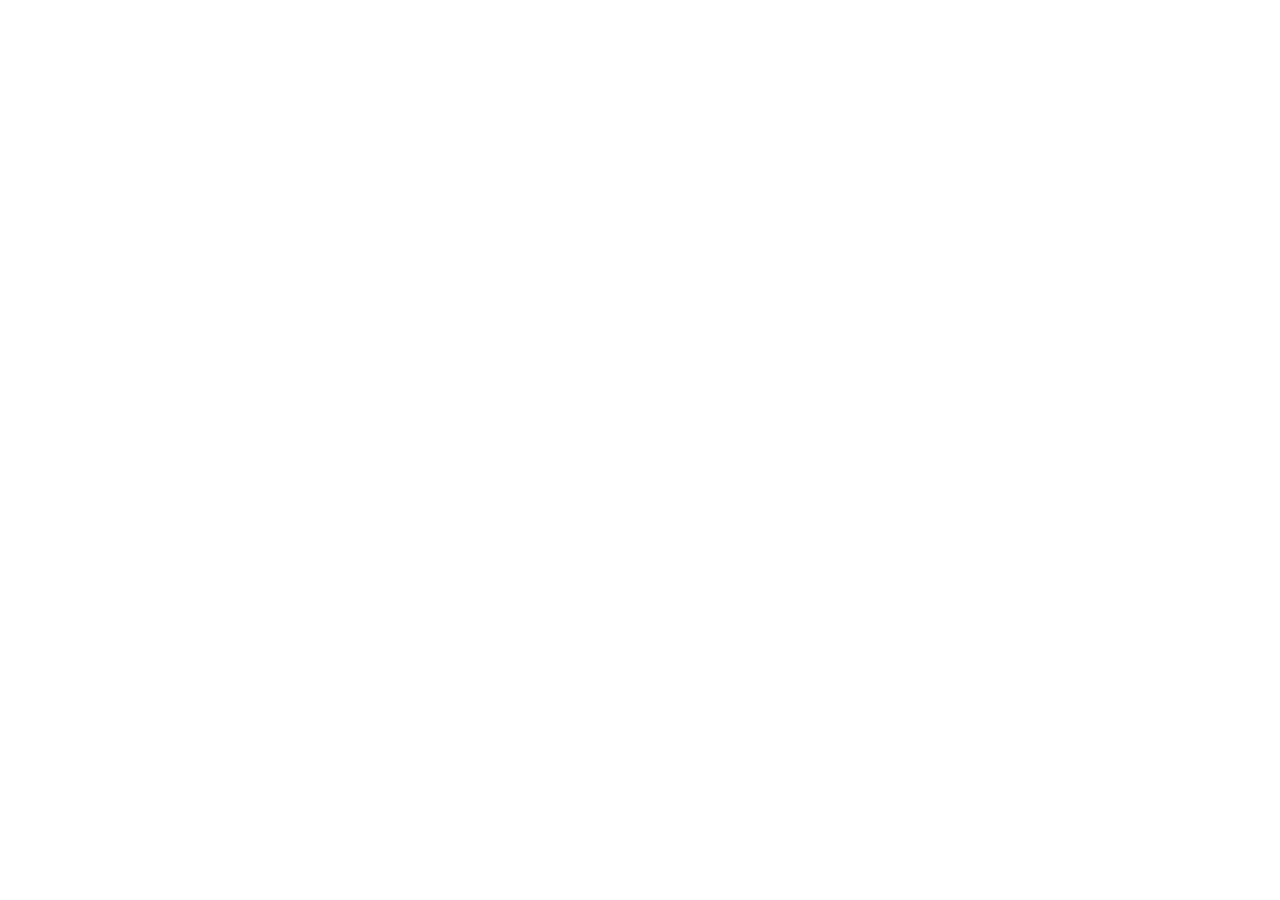
==== business.html @ 5b6b2953 "Add files via upload" ====
<!doctype html><html lang="ja"><head><meta charset="utf-8"><meta name="viewport" content="width=device-width,initial-scale=1,viewport-fit=cover"><meta name="theme-color" content="#ff6a22"><title>Shoku↔match 企業向け</title><link rel="stylesheet" href="style.css"></head><body><div id="app"></div><script src="script.js"></script><script>setTimeout(()=>employerLogin(),0)</script></body></html>
---- style.css ----
:root{--o:#ff6422;--o2:#ff8a18;--y:#ffd95a;--b:#57cde7;--ink:#2d2926;--cream:#fff9ed;--line:#f1dfc8;--shadow:0 18px 48px #c96d2826}*{box-sizing:border-box}body{margin:0;font-family:-apple-system,BlinkMacSystemFont,"Hiragino Kaku Gothic ProN","Yu Gothic",sans-serif;color:var(--ink);background:linear-gradient(135deg,#fff9ed,#fff3da 50%,#e9fbff);font-weight:600}.shell{min-height:100vh;max-width:1180px;margin:auto;position:relative;overflow:hidden}.mobile{max-width:520px;margin:auto;min-height:100vh;background:#fffdf8;position:relative;padding-bottom:88px}.blob:before,.blob:after{content:"";position:fixed;border-radius:50%;filter:blur(1px);z-index:0;pointer-events:none}.blob:before{width:180px;height:180px;background:#63d6ec55;right:-80px;top:80px}.blob:after{width:220px;height:220px;background:#ffd65a55;left:-100px;bottom:80px}.content{position:relative;z-index:1;padding:18px}.brand{font-size:30px;font-weight:1000;color:var(--o);letter-spacing:-1.5px}.spark{color:#ffb000}.hero{padding:28px 22px 18px;text-align:center}.hero h1,.title{font-size:30px;line-height:1.22;font-weight:1000;letter-spacing:-1px;margin:12px 0}.hero p,.muted{color:#766c63;line-height:1.75}.btn{border:0;border-radius:999px;padding:16px 22px;font-size:16px;font-weight:1000;cursor:pointer}.btn.primary{color:white;background:linear-gradient(135deg,var(--o),#ff9819);box-shadow:0 12px 26px #ff702f45}.btn.light{background:white;color:#554a43;border:2px solid #f1dfc8}.btn.blue{background:#e6faff;color:#1688a2}.row{display:flex;gap:10px}.row>*{flex:1}.card{background:#fff;border:1px solid #f6e3cc;border-radius:28px;box-shadow:var(--shadow);padding:18px;margin:12px 0}.choice{min-height:120px;text-align:left;background:white;border:2px solid #f0dfc9;border-radius:24px;padding:18px;font-size:16px;font-weight:900}.choice:hover{border-color:var(--o)}.progress{height:9px;background:#f7e4ce;border-radius:20px;overflow:hidden}.progress i{display:block;height:100%;background:linear-gradient(90deg,var(--o),var(--y));border-radius:20px}.animal{width:150px;height:150px;object-fit:contain;filter:drop-shadow(0 10px 12px #9a602033)}.tag{display:inline-block;padding:7px 11px;border-radius:999px;background:#fff1df;color:#e75818;font-size:12px;font-weight:1000;margin:3px}.tag.blue{background:#daf8ff;color:#1688a2}.label{display:inline-block;padding:6px 10px;border-radius:10px;background:var(--o);color:#fff;font-size:12px;font-weight:1000;transform:rotate(-2deg)}.label.sub{background:var(--b)}.job-card{padding:0;overflow:hidden;touch-action:pan-y}.job-photo{height:290px;background:linear-gradient(135deg,#5d3423,#e9a458);position:relative;display:flex;align-items:flex-end;padding:18px;color:#fff}.job-photo:after{content:"";position:absolute;inset:0;background:linear-gradient(transparent 35%,#1b0c056e)}.job-photo>*{z-index:1}.job-photo h2{font-size:25px;margin:8px 0}.job-body{padding:18px}.price{color:#f05a1a;font-size:24px;font-weight:1000}.swipe-actions{display:flex;gap:16px;justify-content:center;margin:18px}.round{width:88px;height:64px;border-radius:999px;border:2px solid #eee;background:white;font-weight:1000;font-size:14px}.round.like{background:linear-gradient(135deg,#ff6622,#ff9d16);color:white;border:0;box-shadow:0 10px 24px #ff6f3144}.topbar{display:flex;align-items:center;justify-content:space-between;padding:16px 18px;position:sticky;top:0;background:#fffdf8e8;backdrop-filter:blur(10px);z-index:20}.back{border:0;background:#fff;border-radius:50%;width:42px;height:42px;font-size:24px;box-shadow:0 5px 16px #00000012}.nav{position:fixed;bottom:0;left:50%;transform:translateX(-50%);width:min(520px,100%);height:76px;background:#fff;border-top:1px solid #eee;display:flex;z-index:30;padding-bottom:env(safe-area-inset-bottom)}.nav button{flex:1;border:0;background:white;font-size:11px;font-weight:900;color:#746a64}.nav button.on{color:var(--o)}.nav b{display:block;font-size:21px;margin-bottom:3px}.section-title{font-size:21px;font-weight:1000;margin:22px 0 10px}.input{width:100%;padding:15px;border:2px solid #f0e3d3;border-radius:16px;background:#fff;font-size:15px;margin:6px 0}.list-item{display:flex;gap:12px;align-items:center;padding:14px 0;border-bottom:1px solid #f2e8dd}.thumb{width:86px;height:72px;border-radius:16px;background:linear-gradient(135deg,#4d2d22,#e6a057)}.pill{padding:10px 13px;border-radius:14px;background:#fff4e7;margin:5px 0}.notice{padding:14px;border-radius:18px;background:#e7faff;border:1px solid #bceef7;color:#276a79}.gold{background:linear-gradient(135deg,#fff8d9,#fff0a5);border:2px solid #ffd85a}.tabs{display:flex;gap:7px;overflow:auto}.tabs button{white-space:nowrap;border:0;border-radius:999px;padding:10px 14px;font-weight:900}.tabs .on{background:var(--o);color:white}.desk{min-height:100vh;background:#f8f6f2;display:grid;grid-template-columns:245px 1fr}.side{background:#fff;padding:24px 18px;border-right:1px solid #eee}.side .brand{font-size:24px}.side button{width:100%;text-align:left;padding:13px;border:0;border-radius:13px;background:white;font-weight:900;margin:3px 0}.side button.on{background:#fff0e3;color:var(--o)}.main{padding:28px}.grid{display:grid;grid-template-columns:repeat(3,1fr);gap:16px}.metric{background:white;border-radius:20px;padding:20px;border:1px solid #eee}.metric b{font-size:28px;color:var(--o)}table{width:100%;border-collapse:collapse;background:white;border-radius:18px;overflow:hidden}th,td{padding:14px;border-bottom:1px solid #eee;text-align:left}th{background:#fff8ef}.desk .card{box-shadow:none}.badge{background:#fff1df;color:#d9571d;border-radius:999px;padding:5px 9px;font-size:12px}.toast{position:fixed;top:18px;left:50%;transform:translateX(-50%);background:#2f2926;color:white;padding:12px 18px;border-radius:999px;z-index:100;font-size:13px}.detail-hero{height:260px;border-radius:0 0 30px 30px;background:linear-gradient(135deg,#5b3222,#e2a158);position:relative}.detail-hero .back{position:absolute;top:18px;left:18px}.sticky-actions{position:fixed;bottom:76px;left:50%;transform:translateX(-50%);width:min(520px,100%);padding:10px 16px;background:#fffdf8ee;display:flex;gap:10px;z-index:25}.steps{display:flex;gap:6px}.steps i{height:8px;flex:1;border-radius:9px;background:#eee}.steps i.on{background:var(--o)}@media(max-width:760px){.desk{grid-template-columns:1fr}.side{display:none}.main{padding:16px}.grid{grid-template-columns:1fr}.desk-mobile-head{display:block}}@media(min-width:761px){.desk-mobile-head{display:none}}
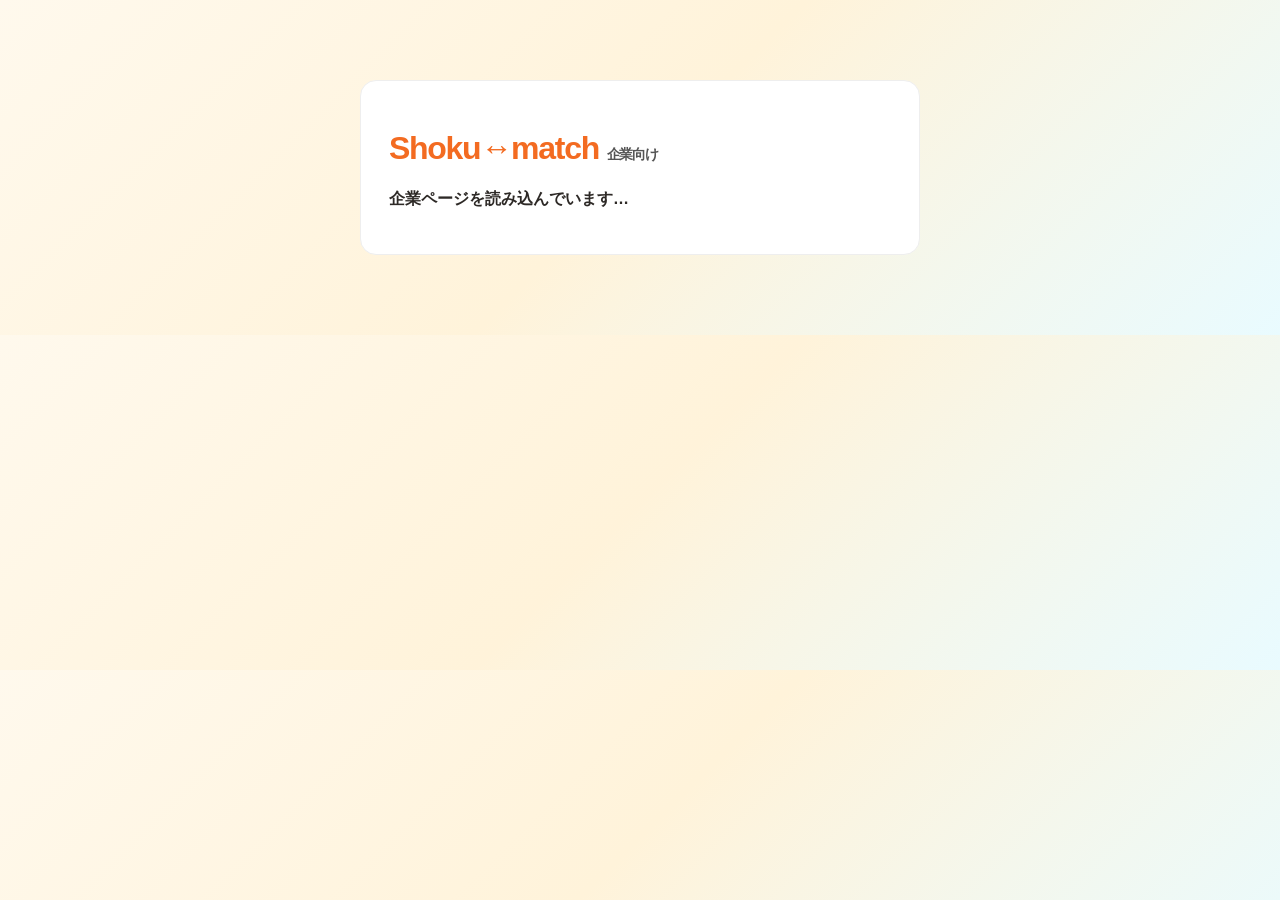
==== commit 77cedd5f: "Add files via upload" ====
--- a/business.html
+++ b/business.html
@@ -1 +1,14 @@
-<!doctype html><html lang="ja"><head><meta charset="utf-8"><meta name="viewport" content="width=device-width,initial-scale=1,viewport-fit=cover"><meta name="theme-color" content="#ff6a22"><title>Shoku↔match 企業向け</title><link rel="stylesheet" href="style.css"></head><body><div id="app"></div><script src="script.js"></script><script>setTimeout(()=>employerLogin(),0)</script></body></html>+<!doctype html>
+<html lang="ja">
+<head>
+<meta charset="utf-8">
+<meta name="viewport" content="width=device-width,initial-scale=1,viewport-fit=cover">
+<meta name="theme-color" content="#f36b21">
+<title>Shoku↔match 企業向け</title>
+<link rel="stylesheet" href="style.css?v=20260924-2">
+</head>
+<body data-site="business">
+<div id="app"><main style="max-width:560px;margin:80px auto;padding:28px;background:#fff;border:1px solid #eee;border-radius:16px"><h1 style="color:#f36b21">Shoku↔match <small style="font-size:14px;color:#555">企業向け</small></h1><p>企業ページを読み込んでいます…</p></main></div>
+<script src="script.js?v=20260924-2"></script>
+</body>
+</html>
--- a/style.css
+++ b/style.css
@@ -1,2 +1,8 @@
 
 :root{--o:#ff6422;--o2:#ff8a18;--y:#ffd95a;--b:#57cde7;--ink:#2d2926;--cream:#fff9ed;--line:#f1dfc8;--shadow:0 18px 48px #c96d2826}*{box-sizing:border-box}body{margin:0;font-family:-apple-system,BlinkMacSystemFont,"Hiragino Kaku Gothic ProN","Yu Gothic",sans-serif;color:var(--ink);background:linear-gradient(135deg,#fff9ed,#fff3da 50%,#e9fbff);font-weight:600}.shell{min-height:100vh;max-width:1180px;margin:auto;position:relative;overflow:hidden}.mobile{max-width:520px;margin:auto;min-height:100vh;background:#fffdf8;position:relative;padding-bottom:88px}.blob:before,.blob:after{content:"";position:fixed;border-radius:50%;filter:blur(1px);z-index:0;pointer-events:none}.blob:before{width:180px;height:180px;background:#63d6ec55;right:-80px;top:80px}.blob:after{width:220px;height:220px;background:#ffd65a55;left:-100px;bottom:80px}.content{position:relative;z-index:1;padding:18px}.brand{font-size:30px;font-weight:1000;color:var(--o);letter-spacing:-1.5px}.spark{color:#ffb000}.hero{padding:28px 22px 18px;text-align:center}.hero h1,.title{font-size:30px;line-height:1.22;font-weight:1000;letter-spacing:-1px;margin:12px 0}.hero p,.muted{color:#766c63;line-height:1.75}.btn{border:0;border-radius:999px;padding:16px 22px;font-size:16px;font-weight:1000;cursor:pointer}.btn.primary{color:white;background:linear-gradient(135deg,var(--o),#ff9819);box-shadow:0 12px 26px #ff702f45}.btn.light{background:white;color:#554a43;border:2px solid #f1dfc8}.btn.blue{background:#e6faff;color:#1688a2}.row{display:flex;gap:10px}.row>*{flex:1}.card{background:#fff;border:1px solid #f6e3cc;border-radius:28px;box-shadow:var(--shadow);padding:18px;margin:12px 0}.choice{min-height:120px;text-align:left;background:white;border:2px solid #f0dfc9;border-radius:24px;padding:18px;font-size:16px;font-weight:900}.choice:hover{border-color:var(--o)}.progress{height:9px;background:#f7e4ce;border-radius:20px;overflow:hidden}.progress i{display:block;height:100%;background:linear-gradient(90deg,var(--o),var(--y));border-radius:20px}.animal{width:150px;height:150px;object-fit:contain;filter:drop-shadow(0 10px 12px #9a602033)}.tag{display:inline-block;padding:7px 11px;border-radius:999px;background:#fff1df;color:#e75818;font-size:12px;font-weight:1000;margin:3px}.tag.blue{background:#daf8ff;color:#1688a2}.label{display:inline-block;padding:6px 10px;border-radius:10px;background:var(--o);color:#fff;font-size:12px;font-weight:1000;transform:rotate(-2deg)}.label.sub{background:var(--b)}.job-card{padding:0;overflow:hidden;touch-action:pan-y}.job-photo{height:290px;background:linear-gradient(135deg,#5d3423,#e9a458);position:relative;display:flex;align-items:flex-end;padding:18px;color:#fff}.job-photo:after{content:"";position:absolute;inset:0;background:linear-gradient(transparent 35%,#1b0c056e)}.job-photo>*{z-index:1}.job-photo h2{font-size:25px;margin:8px 0}.job-body{padding:18px}.price{color:#f05a1a;font-size:24px;font-weight:1000}.swipe-actions{display:flex;gap:16px;justify-content:center;margin:18px}.round{width:88px;height:64px;border-radius:999px;border:2px solid #eee;background:white;font-weight:1000;font-size:14px}.round.like{background:linear-gradient(135deg,#ff6622,#ff9d16);color:white;border:0;box-shadow:0 10px 24px #ff6f3144}.topbar{display:flex;align-items:center;justify-content:space-between;padding:16px 18px;position:sticky;top:0;background:#fffdf8e8;backdrop-filter:blur(10px);z-index:20}.back{border:0;background:#fff;border-radius:50%;width:42px;height:42px;font-size:24px;box-shadow:0 5px 16px #00000012}.nav{position:fixed;bottom:0;left:50%;transform:translateX(-50%);width:min(520px,100%);height:76px;background:#fff;border-top:1px solid #eee;display:flex;z-index:30;padding-bottom:env(safe-area-inset-bottom)}.nav button{flex:1;border:0;background:white;font-size:11px;font-weight:900;color:#746a64}.nav button.on{color:var(--o)}.nav b{display:block;font-size:21px;margin-bottom:3px}.section-title{font-size:21px;font-weight:1000;margin:22px 0 10px}.input{width:100%;padding:15px;border:2px solid #f0e3d3;border-radius:16px;background:#fff;font-size:15px;margin:6px 0}.list-item{display:flex;gap:12px;align-items:center;padding:14px 0;border-bottom:1px solid #f2e8dd}.thumb{width:86px;height:72px;border-radius:16px;background:linear-gradient(135deg,#4d2d22,#e6a057)}.pill{padding:10px 13px;border-radius:14px;background:#fff4e7;margin:5px 0}.notice{padding:14px;border-radius:18px;background:#e7faff;border:1px solid #bceef7;color:#276a79}.gold{background:linear-gradient(135deg,#fff8d9,#fff0a5);border:2px solid #ffd85a}.tabs{display:flex;gap:7px;overflow:auto}.tabs button{white-space:nowrap;border:0;border-radius:999px;padding:10px 14px;font-weight:900}.tabs .on{background:var(--o);color:white}.desk{min-height:100vh;background:#f8f6f2;display:grid;grid-template-columns:245px 1fr}.side{background:#fff;padding:24px 18px;border-right:1px solid #eee}.side .brand{font-size:24px}.side button{width:100%;text-align:left;padding:13px;border:0;border-radius:13px;background:white;font-weight:900;margin:3px 0}.side button.on{background:#fff0e3;color:var(--o)}.main{padding:28px}.grid{display:grid;grid-template-columns:repeat(3,1fr);gap:16px}.metric{background:white;border-radius:20px;padding:20px;border:1px solid #eee}.metric b{font-size:28px;color:var(--o)}table{width:100%;border-collapse:collapse;background:white;border-radius:18px;overflow:hidden}th,td{padding:14px;border-bottom:1px solid #eee;text-align:left}th{background:#fff8ef}.desk .card{box-shadow:none}.badge{background:#fff1df;color:#d9571d;border-radius:999px;padding:5px 9px;font-size:12px}.toast{position:fixed;top:18px;left:50%;transform:translateX(-50%);background:#2f2926;color:white;padding:12px 18px;border-radius:999px;z-index:100;font-size:13px}.detail-hero{height:260px;border-radius:0 0 30px 30px;background:linear-gradient(135deg,#5b3222,#e2a158);position:relative}.detail-hero .back{position:absolute;top:18px;left:18px}.sticky-actions{position:fixed;bottom:76px;left:50%;transform:translateX(-50%);width:min(520px,100%);padding:10px 16px;background:#fffdf8ee;display:flex;gap:10px;z-index:25}.steps{display:flex;gap:6px}.steps i{height:8px;flex:1;border-radius:9px;background:#eee}.steps i.on{background:var(--o)}@media(max-width:760px){.desk{grid-template-columns:1fr}.side{display:none}.main{padding:16px}.grid{grid-template-columns:1fr}.desk-mobile-head{display:block}}@media(min-width:761px){.desk-mobile-head{display:none}}
+/* Release visual polish */
+.landing-hero{padding-top:46px;min-height:calc(100vh - 36px);display:flex;flex-direction:column;justify-content:center}.sparkfield{font-size:22px;color:#ffb800;letter-spacing:8px;animation:twinkle 1.8s ease-in-out infinite}.logo-pop{font-size:38px;text-shadow:0 3px 0 #fff,0 8px 24px #ff7b2940}.kicker{display:inline-block!important;align-self:center;background:#e1f9ff;color:#14859e!important;padding:7px 13px;border-radius:999px;font-size:12px;font-weight:1000;margin:8px auto!important}.landing-hero h1{font-size:34px;margin-top:12px}.gradient-text{background:linear-gradient(90deg,#ff5d22,#ff9b16);-webkit-background-clip:text;color:transparent}.hero-copy{font-size:14px;max-width:390px;margin:4px auto 10px}.animal-parade{display:flex;justify-content:center;align-items:end;gap:0;margin:20px -8px 25px}.animal-parade img{width:54px;height:54px;object-fit:contain;filter:drop-shadow(0 7px 8px #8c4a1d20);transform:translateY(calc((var(--i) % 2) * 7px));animation:floaty 3s ease-in-out infinite;animation-delay:calc(var(--i) * -.16s)}.hero-cta{width:100%;font-size:17px;padding:18px}.login-cta{width:100%;margin-top:12px;background:#fff;color:#ef5c1e;border:2px solid #ff7a35;box-shadow:0 8px 22px #ff7b2918}.micro{font-size:11px!important;margin:10px 0!important}.mini-feature{display:flex;justify-content:center;gap:8px;flex-wrap:wrap;margin-top:10px}.mini-feature span{background:#fff;border:1px solid #f6ddc5;padding:8px 11px;border-radius:999px;font-size:11px;font-weight:1000}.job-card{transition:transform .22s ease,opacity .22s ease}.fly-right{transform:translateX(130%) rotate(18deg)!important;opacity:0}.fly-left{transform:translateX(-130%) rotate(-18deg)!important;opacity:0}.job-photo:before{content:'✦';position:absolute;right:18px;top:18px;color:#ffe36e;font-size:28px;z-index:2;text-shadow:0 0 12px #fff}.title,.section-title,h1,h2,h3{letter-spacing:-.04em}.nav button.on b{filter:drop-shadow(0 3px 6px #ff6b2240)}
+@keyframes twinkle{50%{opacity:.45;transform:scale(.96)}}@keyframes floaty{50%{transform:translateY(calc((var(--i) % 2) * 7px - 5px))}}
+
+/* Employer-only entry: intentionally simple, no sparkles or playful decorations */
+.biz-entry{min-height:100vh;background:#f7f7f7;display:grid;place-items:center;padding:28px 18px}.biz-entry-card{width:min(520px,100%);background:#fff;border:1px solid #e8e8e8;border-radius:18px;padding:34px;box-shadow:0 12px 34px #0000000b}.biz-entry-card.wide{width:min(620px,100%)}.biz-brand{font-size:27px;font-weight:1000;color:#f26422;margin-bottom:36px}.biz-brand span{font-size:13px;color:#6d6d6d;background:#f5f5f5;padding:6px 9px;border-radius:6px;margin-left:7px;vertical-align:middle}.biz-entry h1{font-size:28px;line-height:1.4;margin:0 0 12px}.biz-lead{color:#707070;line-height:1.8;margin:0 0 28px}.biz-primary{display:block;width:100%;border-radius:10px!important;background:#f26422!important;color:#fff!important;box-shadow:none!important;margin-top:12px}.biz-secondary{display:block;width:100%;border-radius:10px!important;background:#fff!important;color:#e75c1d!important;border:1.5px solid #f26422!important;box-shadow:none!important;margin-top:12px}.biz-note{font-size:12px;color:#8a8a8a;text-align:center;margin-top:20px}.biz-back{border:0;background:transparent;color:#666;font-weight:800;padding:0;margin:0 0 22px;cursor:pointer}.biz-switch{text-align:center;color:#777;font-size:13px;margin-top:20px}.biz-switch button{border:0;background:transparent;color:#e75c1d;font-weight:900;cursor:pointer}.biz-step{display:inline-block;color:#e75c1d;background:#fff1e9;border-radius:6px;padding:6px 9px;font-size:12px;font-weight:900;margin-bottom:16px}.desk{background:#f6f7f8}.desk .side{box-shadow:none}.desk .brand{color:#ef6425;text-shadow:none}.desk .main .card,.desk .metric{border-radius:14px;border-color:#e8e8e8}.desk .btn.primary{background:#f26422;box-shadow:none;border-radius:9px}.desk .tag,.desk .badge{border-radius:6px}.desk h1,.desk h2,.desk h3{letter-spacing:-.025em}
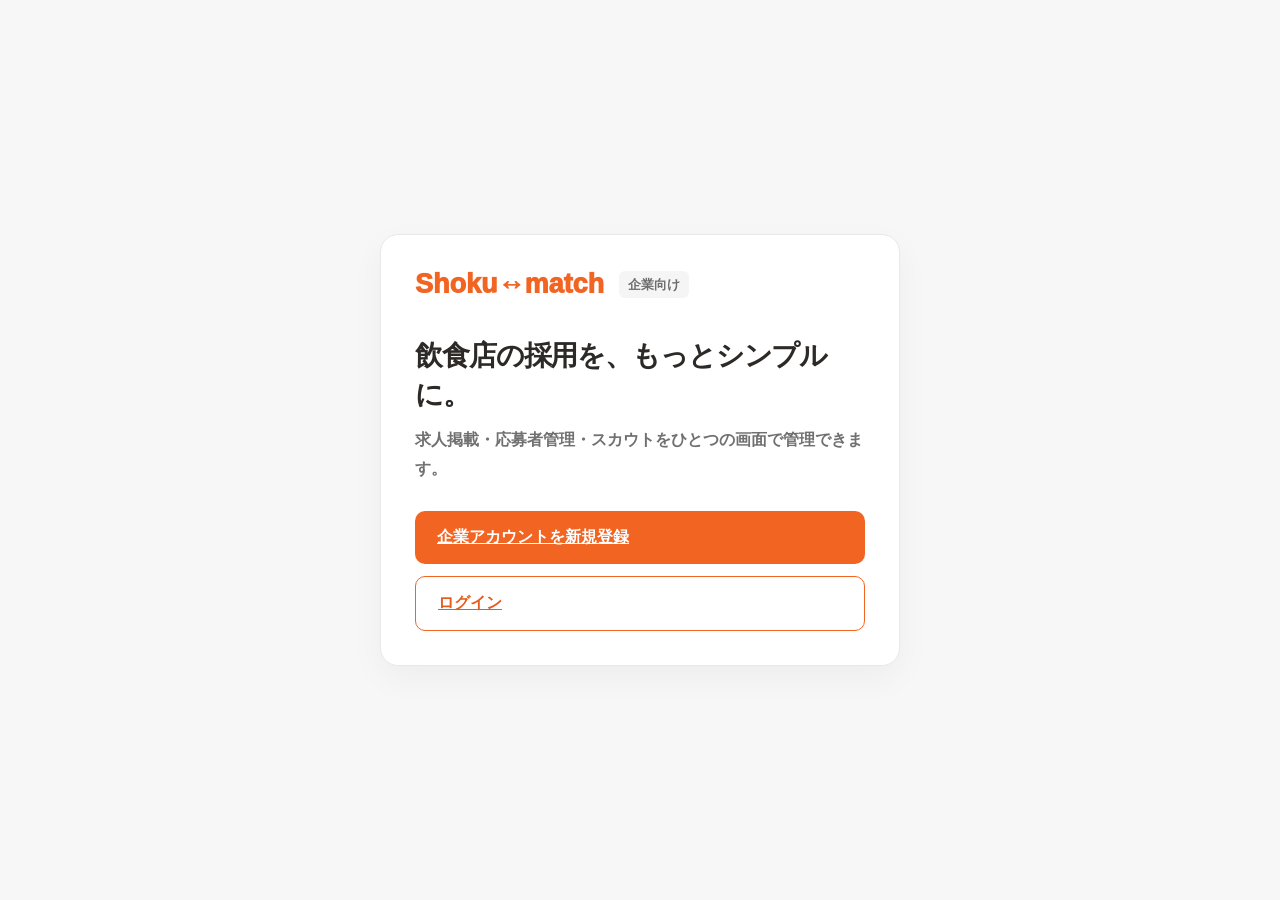
==== commit 7656ef94: "Add files via upload" ====
--- a/business.html
+++ b/business.html
@@ -1,14 +1,65 @@
 <!doctype html>
-<html lang="ja">
-<head>
-<meta charset="utf-8">
-<meta name="viewport" content="width=device-width,initial-scale=1,viewport-fit=cover">
-<meta name="theme-color" content="#f36b21">
-<title>Shoku↔match 企業向け</title>
-<link rel="stylesheet" href="style.css?v=20260924-2">
-</head>
-<body data-site="business">
-<div id="app"><main style="max-width:560px;margin:80px auto;padding:28px;background:#fff;border:1px solid #eee;border-radius:16px"><h1 style="color:#f36b21">Shoku↔match <small style="font-size:14px;color:#555">企業向け</small></h1><p>企業ページを読み込んでいます…</p></main></div>
-<script src="script.js?v=20260924-2"></script>
-</body>
-</html>
+<html lang="ja"><head><meta charset="utf-8"><meta name="viewport" content="width=device-width,initial-scale=1,viewport-fit=cover"><meta name="theme-color" content="#ff6a22"><title>Shoku↔match｜企業向け</title><style>
+:root{--o:#ff6422;--o2:#ff8a18;--y:#ffd95a;--b:#57cde7;--ink:#2d2926;--cream:#fff9ed;--line:#f1dfc8;--shadow:0 18px 48px #c96d2826}*{box-sizing:border-box}body{margin:0;font-family:-apple-system,BlinkMacSystemFont,"Hiragino Kaku Gothic ProN","Yu Gothic",sans-serif;color:var(--ink);background:linear-gradient(135deg,#fff9ed,#fff3da 50%,#e9fbff);font-weight:600}.shell{min-height:100vh;max-width:1180px;margin:auto;position:relative;overflow:hidden}.mobile{max-width:520px;margin:auto;min-height:100vh;background:#fffdf8;position:relative;padding-bottom:88px}.blob:before,.blob:after{content:"";position:fixed;border-radius:50%;filter:blur(1px);z-index:0;pointer-events:none}.blob:before{width:180px;height:180px;background:#63d6ec55;right:-80px;top:80px}.blob:after{width:220px;height:220px;background:#ffd65a55;left:-100px;bottom:80px}.content{position:relative;z-index:1;padding:18px}.brand{font-size:30px;font-weight:1000;color:var(--o);letter-spacing:-1.5px}.spark{color:#ffb000}.hero{padding:28px 22px 18px;text-align:center}.hero h1,.title{font-size:30px;line-height:1.22;font-weight:1000;letter-spacing:-1px;margin:12px 0}.hero p,.muted{color:#766c63;line-height:1.75}.btn{border:0;border-radius:999px;padding:16px 22px;font-size:16px;font-weight:1000;cursor:pointer}.btn.primary{color:white;background:linear-gradient(135deg,var(--o),#ff9819);box-shadow:0 12px 26px #ff702f45}.btn.light{background:white;color:#554a43;border:2px solid #f1dfc8}.btn.blue{background:#e6faff;color:#1688a2}.row{display:flex;gap:10px}.row>*{flex:1}.card{background:#fff;border:1px solid #f6e3cc;border-radius:28px;box-shadow:var(--shadow);padding:18px;margin:12px 0}.choice{min-height:120px;text-align:left;background:white;border:2px solid #f0dfc9;border-radius:24px;padding:18px;font-size:16px;font-weight:900}.choice:hover{border-color:var(--o)}.progress{height:9px;background:#f7e4ce;border-radius:20px;overflow:hidden}.progress i{display:block;height:100%;background:linear-gradient(90deg,var(--o),var(--y));border-radius:20px}.animal{width:150px;height:150px;object-fit:contain;filter:drop-shadow(0 10px 12px #9a602033)}.tag{display:inline-block;padding:7px 11px;border-radius:999px;background:#fff1df;color:#e75818;font-size:12px;font-weight:1000;margin:3px}.tag.blue{background:#daf8ff;color:#1688a2}.label{display:inline-block;padding:6px 10px;border-radius:10px;background:var(--o);color:#fff;font-size:12px;font-weight:1000;transform:rotate(-2deg)}.label.sub{background:var(--b)}.job-card{padding:0;overflow:hidden;touch-action:pan-y}.job-photo{height:290px;background:linear-gradient(135deg,#5d3423,#e9a458);position:relative;display:flex;align-items:flex-end;padding:18px;color:#fff}.job-photo:after{content:"";position:absolute;inset:0;background:linear-gradient(transparent 35%,#1b0c056e)}.job-photo>*{z-index:1}.job-photo h2{font-size:25px;margin:8px 0}.job-body{padding:18px}.price{color:#f05a1a;font-size:24px;font-weight:1000}.swipe-actions{display:flex;gap:16px;justify-content:center;margin:18px}.round{width:88px;height:64px;border-radius:999px;border:2px solid #eee;background:white;font-weight:1000;font-size:14px}.round.like{background:linear-gradient(135deg,#ff6622,#ff9d16);color:white;border:0;box-shadow:0 10px 24px #ff6f3144}.topbar{display:flex;align-items:center;justify-content:space-between;padding:16px 18px;position:sticky;top:0;background:#fffdf8e8;backdrop-filter:blur(10px);z-index:20}.back{border:0;background:#fff;border-radius:50%;width:42px;height:42px;font-size:24px;box-shadow:0 5px 16px #00000012}.nav{position:fixed;bottom:0;left:50%;transform:translateX(-50%);width:min(520px,100%);height:76px;background:#fff;border-top:1px solid #eee;display:flex;z-index:30;padding-bottom:env(safe-area-inset-bottom)}.nav button{flex:1;border:0;background:white;font-size:11px;font-weight:900;color:#746a64}.nav button.on{color:var(--o)}.nav b{display:block;font-size:21px;margin-bottom:3px}.section-title{font-size:21px;font-weight:1000;margin:22px 0 10px}.input{width:100%;padding:15px;border:2px solid #f0e3d3;border-radius:16px;background:#fff;font-size:15px;margin:6px 0}.list-item{display:flex;gap:12px;align-items:center;padding:14px 0;border-bottom:1px solid #f2e8dd}.thumb{width:86px;height:72px;border-radius:16px;background:linear-gradient(135deg,#4d2d22,#e6a057)}.pill{padding:10px 13px;border-radius:14px;background:#fff4e7;margin:5px 0}.notice{padding:14px;border-radius:18px;background:#e7faff;border:1px solid #bceef7;color:#276a79}.gold{background:linear-gradient(135deg,#fff8d9,#fff0a5);border:2px solid #ffd85a}.tabs{display:flex;gap:7px;overflow:auto}.tabs button{white-space:nowrap;border:0;border-radius:999px;padding:10px 14px;font-weight:900}.tabs .on{background:var(--o);color:white}.desk{min-height:100vh;background:#f8f6f2;display:grid;grid-template-columns:245px 1fr}.side{background:#fff;padding:24px 18px;border-right:1px solid #eee}.side .brand{font-size:24px}.side button{width:100%;text-align:left;padding:13px;border:0;border-radius:13px;background:white;font-weight:900;margin:3px 0}.side button.on{background:#fff0e3;color:var(--o)}.main{padding:28px}.grid{display:grid;grid-template-columns:repeat(3,1fr);gap:16px}.metric{background:white;border-radius:20px;padding:20px;border:1px solid #eee}.metric b{font-size:28px;color:var(--o)}table{width:100%;border-collapse:collapse;background:white;border-radius:18px;overflow:hidden}th,td{padding:14px;border-bottom:1px solid #eee;text-align:left}th{background:#fff8ef}.desk .card{box-shadow:none}.badge{background:#fff1df;color:#d9571d;border-radius:999px;padding:5px 9px;font-size:12px}.toast{position:fixed;top:18px;left:50%;transform:translateX(-50%);background:#2f2926;color:white;padding:12px 18px;border-radius:999px;z-index:100;font-size:13px}.detail-hero{height:260px;border-radius:0 0 30px 30px;background:linear-gradient(135deg,#5b3222,#e2a158);position:relative}.detail-hero .back{position:absolute;top:18px;left:18px}.sticky-actions{position:fixed;bottom:76px;left:50%;transform:translateX(-50%);width:min(520px,100%);padding:10px 16px;background:#fffdf8ee;display:flex;gap:10px;z-index:25}.steps{display:flex;gap:6px}.steps i{height:8px;flex:1;border-radius:9px;background:#eee}.steps i.on{background:var(--o)}@media(max-width:760px){.desk{grid-template-columns:1fr}.side{display:none}.main{padding:16px}.grid{grid-template-columns:1fr}.desk-mobile-head{display:block}}@media(min-width:761px){.desk-mobile-head{display:none}}
+/* Release visual polish */
+.landing-hero{padding-top:46px;min-height:calc(100vh - 36px);display:flex;flex-direction:column;justify-content:center}.sparkfield{font-size:22px;color:#ffb800;letter-spacing:8px;animation:twinkle 1.8s ease-in-out infinite}.logo-pop{font-size:38px;text-shadow:0 3px 0 #fff,0 8px 24px #ff7b2940}.kicker{display:inline-block!important;align-self:center;background:#e1f9ff;color:#14859e!important;padding:7px 13px;border-radius:999px;font-size:12px;font-weight:1000;margin:8px auto!important}.landing-hero h1{font-size:34px;margin-top:12px}.gradient-text{background:linear-gradient(90deg,#ff5d22,#ff9b16);-webkit-background-clip:text;color:transparent}.hero-copy{font-size:14px;max-width:390px;margin:4px auto 10px}.animal-parade{display:flex;justify-content:center;align-items:end;gap:0;margin:20px -8px 25px}.animal-parade img{width:54px;height:54px;object-fit:contain;filter:drop-shadow(0 7px 8px #8c4a1d20);transform:translateY(calc((var(--i) % 2) * 7px));animation:floaty 3s ease-in-out infinite;animation-delay:calc(var(--i) * -.16s)}.hero-cta{width:100%;font-size:17px;padding:18px}.login-cta{width:100%;margin-top:12px;background:#fff;color:#ef5c1e;border:2px solid #ff7a35;box-shadow:0 8px 22px #ff7b2918}.micro{font-size:11px!important;margin:10px 0!important}.mini-feature{display:flex;justify-content:center;gap:8px;flex-wrap:wrap;margin-top:10px}.mini-feature span{background:#fff;border:1px solid #f6ddc5;padding:8px 11px;border-radius:999px;font-size:11px;font-weight:1000}.job-card{transition:transform .22s ease,opacity .22s ease}.fly-right{transform:translateX(130%) rotate(18deg)!important;opacity:0}.fly-left{transform:translateX(-130%) rotate(-18deg)!important;opacity:0}.job-photo:before{content:'✦';position:absolute;right:18px;top:18px;color:#ffe36e;font-size:28px;z-index:2;text-shadow:0 0 12px #fff}.title,.section-title,h1,h2,h3{letter-spacing:-.04em}.nav button.on b{filter:drop-shadow(0 3px 6px #ff6b2240)}
+@keyframes twinkle{50%{opacity:.45;transform:scale(.96)}}@keyframes floaty{50%{transform:translateY(calc((var(--i) % 2) * 7px - 5px))}}
+
+/* Employer-only entry: intentionally simple, no sparkles or playful decorations */
+.biz-entry{min-height:100vh;background:#f7f7f7;display:grid;place-items:center;padding:28px 18px}.biz-entry-card{width:min(520px,100%);background:#fff;border:1px solid #e8e8e8;border-radius:18px;padding:34px;box-shadow:0 12px 34px #0000000b}.biz-entry-card.wide{width:min(620px,100%)}.biz-brand{font-size:27px;font-weight:1000;color:#f26422;margin-bottom:36px}.biz-brand span{font-size:13px;color:#6d6d6d;background:#f5f5f5;padding:6px 9px;border-radius:6px;margin-left:7px;vertical-align:middle}.biz-entry h1{font-size:28px;line-height:1.4;margin:0 0 12px}.biz-lead{color:#707070;line-height:1.8;margin:0 0 28px}.biz-primary{display:block;width:100%;border-radius:10px!important;background:#f26422!important;color:#fff!important;box-shadow:none!important;margin-top:12px}.biz-secondary{display:block;width:100%;border-radius:10px!important;background:#fff!important;color:#e75c1d!important;border:1.5px solid #f26422!important;box-shadow:none!important;margin-top:12px}.biz-note{font-size:12px;color:#8a8a8a;text-align:center;margin-top:20px}.biz-back{border:0;background:transparent;color:#666;font-weight:800;padding:0;margin:0 0 22px;cursor:pointer}.biz-switch{text-align:center;color:#777;font-size:13px;margin-top:20px}.biz-switch button{border:0;background:transparent;color:#e75c1d;font-weight:900;cursor:pointer}.biz-step{display:inline-block;color:#e75c1d;background:#fff1e9;border-radius:6px;padding:6px 9px;font-size:12px;font-weight:900;margin-bottom:16px}.desk{background:#f6f7f8}.desk .side{box-shadow:none}.desk .brand{color:#ef6425;text-shadow:none}.desk .main .card,.desk .metric{border-radius:14px;border-color:#e8e8e8}.desk .btn.primary{background:#f26422;box-shadow:none;border-radius:9px}.desk .tag,.desk .badge{border-radius:6px}.desk h1,.desk h2,.desk h3{letter-spacing:-.025em}
+</style></head><body data-site="business"><div id="app"><div class="biz-entry"><div class="biz-entry-card"><div class="biz-brand">Shoku↔match <span>企業向け</span></div><h1>飲食店の採用を、もっとシンプルに。</h1><p class="biz-lead">求人掲載・応募者管理・スカウトをひとつの画面で管理できます。</p><a class="btn biz-primary" href="#" onclick="employerLogin('signup');return false">企業アカウントを新規登録</a><a class="btn biz-secondary" href="#" onclick="employerLogin('login');return false">ログイン</a></div></div></div><script>
+const A='assets/';
+const TYPES={1:{name:'みんなを引っ張る！・エンジンタイプ',short:'エンジンタイプ',img:A+'lion.jpg',core:'自分から動き、チームを前へ進める人',desc:'指示を待つより、自分から一歩目を踏み出せるタイプ。忙しいときや人手が足りないときほど率先して動き、必要なら周りにも声をかけながらチームを前へ進めます。自分が動き出すことで、お店全体のエンジンになれる存在です。',strength:'行動力・積極性・リーダーシップ',scene:'ピークタイム／人手不足／チームを引っ張る場面'},2:{name:'笑顔で盛り上げる！・ムードメーカータイプ',short:'ムードメーカータイプ',img:A+'parrot.jpg',core:'場を明るくする人',desc:'人とのコミュニケーションが得意で、自然とその場を明るくできるタイプ。お客様との会話はもちろん、一緒に働くスタッフにも良い空気を広げます。あなたがいることで、お店の雰囲気がちょっと楽しくなる存在です。',strength:'コミュニケーション力・親しみやすさ・盛り上げ力',scene:'接客／お客様との会話／スタッフ間の雰囲気づくり'},3:{name:'気づかい上手！・ホスピタリティタイプ',short:'ホスピタリティタイプ',img:A+'sloth.png',core:'相手をよく見て、先回りできる人',desc:'相手の様子をよく見ながら「今、何を求めているかな？」と考えられるタイプ。言われてから動くのではなく、小さな変化に気づいて、その人に合った対応ができます。さりげない気遣いで「また来たい」と思わせられる存在です。',strength:'気配り・観察力・相手に合わせる力',scene:'接客／常連対応／細かなサービス'},4:{name:'アクセル全開！・スピードスタータイプ',short:'スピードスタータイプ',img:A+'cheetah.png',core:'忙しいときほど素早く回す人',desc:'仕事が一気に増えても、テンポよくどんどん処理できるタイプ。特にピークタイムでは持ち前の瞬発力を発揮します。忙しさを「大変」だけで終わらせず、スピード感を持って乗り切れる存在です。',strength:'スピード・瞬発力・処理能力',scene:'ピークタイム／注文処理／料理・ドリンク提供'},5:{name:'とことん極める！・プロフェッショナルタイプ',short:'プロフェッショナルタイプ',img:A+'owl.png',core:'仕事の質を追求する人',desc:'ただ仕事を終わらせるのではなく、「もっと上手く、もっと正確に」と自分の技術を磨いていくタイプ。一つひとつ丁寧に覚え、経験を積むほど強みが増していきます。「この仕事なら任せて」と言えるものを作れる存在です。',strength:'丁寧さ・正確さ・技術を磨く力',scene:'調理／盛り付け／ドリンク作り／質の高い接客'},6:{name:'全体まるっと把握！・オーガナイザータイプ',short:'オーガナイザータイプ',img:A+'octopus.png',core:'全体を見て、うまく回す人',desc:'自分の仕事だけでなく、「今、お店全体はどうなっている？」と周囲を見られるタイプ。誰が忙しいか、どこが詰まっているかを把握して、人や仕事の流れを整理します。チーム全体をスムーズに動かす司令塔のような存在です。',strength:'全体把握・判断力・調整力',scene:'ホール全体管理／スタッフ連携／役割・シフト調整'},7:{name:'痒いところに手が届く！・サポータータイプ',short:'サポータータイプ',img:A+'cat.png',core:'周囲を見ながら、そっと支える人',desc:'困っている人や慣れていない人に気づき、自然とフォローに入れるタイプ。自分だけがうまくいくことより、みんなが働きやすい状態を大切にします。チームにいると「助かる！」と思ってもらえる存在です。',strength:'協調性・フォロー力・チームワーク',scene:'新人フォロー／助け合い／チーム仕事'},8:{name:'ひらめきで変える！・イノベータータイプ',short:'イノベータータイプ',img:A+'fox.png',core:'アイデアで、もっと良くする人',desc:'「これ、もっと良いやり方ないかな？」と考えるのが得意なタイプ。今あるやり方にとらわれず、新しいアイデアや改善方法を考えられます。小さな工夫から、お店そのものをより良く変えていける存在です。',strength:'発想力・改善力・新しいことを考える力',scene:'業務改善／メニュー・企画／店舗づくり'}};
+const Q=[['暇な時間','店内を見て、他にできる仕事を探す',[1,4],'次の仕事に備えて、少し休憩する',[2,6]],['忙しい時間','目の前の注文をできるだけ早く処理する',[4,1],'全体を見て、どこから処理するか考える',[6,7]],['お客様との会話','こちらから会話をして場を盛り上げる',[2,8],'お客様の様子を見て、必要なときだけ話しかける',[3,5]],['仕事のやり方','まずは決められたやり方を正確に身につける',[5,3],'もっと良いやり方がないか考える',[8,4]],['仲間が忙しそう','まず自分の担当を終わらせる',[4,1],'一度声をかけて、必要なら手伝う',[7,3]],['トラブル発生','まず社員・先輩に報告して、指示をもらう',[7,2],'状況を整理して、自分でできる対応を考える',[8,1]],['接客','自分が本当におすすめしたいものを紹介する',[2,7],'お客様の好みを聞いて、それに合うものを紹介する',[3,5]],['ピークタイム','自分の仕事をできるだけ速く終わらせる',[4,5],'誰がどの仕事をすれば改善するか考える',[6,8]],['新人が入った','まず自分でやってみてもらう',[1,4],'横について、一緒にやりながら教える',[7,2]],['お客様の変化','普段通りに接客する',[5,6],'何か困っていないか少し気にしてみる',[3,2]],['店づくり','自分自身の接客・調理スキルを高めたい',[5,3],'店全体の仕組みや環境を変えたい',[8,6]],['チームの状況','自分が空いている仕事にどんどん入る',[1,7],'一度全体を見て、誰が何をするか整理する',[6,8]]];
+const JOBS=[{id:1,name:'カフェ＆ダイニング Shoku',area:'新宿駅 徒歩3分',w:1300,role:'ホール・キッチン',types:[1,3],tags:['#駅チカ','#まかないあり'],scout:true},{id:2,name:'イタリアンバル Shoku',area:'渋谷駅 徒歩4分',w:1400,role:'ホール・バーテンダー',types:[2,4],tags:['#髪色自由','#シフト自由']},{id:3,name:'和食や Shoku',area:'池袋駅 徒歩2分',w:1200,role:'ホール・キッチン',types:[3,7],tags:['#交通費支給','#未経験歓迎']},{id:4,name:'ビストロ Shoku',area:'銀座駅 徒歩6分',w:1450,role:'ホール',types:[5,6],tags:['#高時給','#昇給あり']},{id:5,name:'ROOFTOP BAR Shoku',area:'六本木駅 徒歩5分',w:1500,role:'バーテンダー',types:[2,8],tags:['#ピアスOK','#終電考慮']},{id:6,name:'ベーカリーカフェ Shoku',area:'東京駅 徒歩4分',w:1280,role:'ホール・キッチン',types:[4,7],tags:['#短時間OK','#学生歓迎']}];
+let S=JSON.parse(localStorage.getItem('sm_state')||'{}'); Object.assign(S,{scores:S.scores||{},plus2:S.plus2||{},likes:S.likes||[],passed:S.passed||[],applied:S.applied||[],profile:S.profile||{},logged:S.logged||false}); let hist=[];
+const app=document.querySelector('#app'); const save=()=>localStorage.setItem('sm_state',JSON.stringify(S)); const toast=t=>{let x=document.createElement('div');x.className='toast';x.textContent=t;document.body.append(x);setTimeout(()=>x.remove(),1600)};
+function go(fn,...a){hist.push([fn,a]);fn(...a)} function back(){hist.pop();let p=hist.pop();p?p[0](...p[1]):landing()};
+function wrap(c,nav=''){app.innerHTML=`<div class="mobile blob"><div class="content">${c}</div>${nav?bottom(nav):''}</div>`} function bottom(on){return `<div class="nav"><button class="${on==='rec'?'on':''}" onclick="recommend()"><b>⌂</b>オススメ</button><button class="${on==='search'?'on':''}" onclick="searchPage()"><b>⌕</b>探す</button><button class="${on==='likes'?'on':''}" onclick="likesPage()"><b>♡</b>キニナル</button><button class="${on==='me'?'on':''}" onclick="myPage()"><b>♙</b>マイページ</button></div>`}
+function top(title){return `<div class="topbar"><button class="back" onclick="back()">‹</button><b>${title}</b><span>🔔</span></div>`}
+function landing(){hist=[];wrap(`<div class="hero landing-hero"><div class="sparkfield">✦　✨　✦</div><div class="brand logo-pop">Shoku↔match</div><p class="kicker">飲食特化の仕事マッチング</p><h1>あなたに合う飲食店と、<br><span class="gradient-text">もっと楽しく出会おう。</span></h1><p class="hero-copy">12問の仕事タイプ診断から、あなたらしく働けるお店を見つけます。</p><div class="animal-parade">${Object.values(TYPES).map((t,i)=>`<img src="${t.img}" alt="" style="--i:${i}">`).join('')}</div><button class="btn primary hero-cta" onclick="startDiag()"><span>✨</span> 無料で仕事タイプを診断する</button><button class="btn login-cta" onclick="auth('ログイン')">ログイン</button><p class="micro">初めての方は診断から／登録済みの方はログイン</p><div class="mini-feature"><span>🧠 12問診断</span><span>👀 スワイプ</span><span>✨ スカウト</span></div></div>`) }
+function startDiag(){S.q=0;S.scores={};S.plus2={};save();diag()} function diag(){let i=S.q||0;if(i>=12)return result();let q=Q[i];wrap(`${top('仕事タイプ診断')}<div class="progress"><i style="width:${(i+1)/12*100}%"></i></div><p style="text-align:center">${i+1} / 12</p><div class="card" style="text-align:center"><span class="label">Q${i+1}</span><h2>${q[0]}</h2></div><div class="row"><button class="choice" onclick="answer(${q[2][0]},${q[2][1]})">A<br><br>${q[1]}</button><button class="choice" onclick="answer(${q[4][0]},${q[4][1]})">B<br><br>${q[3]}</button></div><p class="muted" style="text-align:center;margin-top:30px">直感で選んでOK ✨</p>`)}
+function answer(x,y){S.scores[x]=(S.scores[x]||0)+2;S.scores[y]=(S.scores[y]||0)+1;S.plus2[x]=(S.plus2[x]||0)+1;S.q++;save();diag()}
+function calc(){let r=[1,2,3,4,5,6,7,8].sort((a,b)=>(S.scores[b]||0)-(S.scores[a]||0)||(S.plus2[b]||0)-(S.plus2[a]||0)||a-b);S.main=r[0];S.sub=r[1];save()}
+function result(){calc();let m=TYPES[S.main],s=TYPES[S.sub];wrap(`${top('診断結果')}<div style="text-align:center"><span class="spark">✦ ✨ ✦</span><p><b>あなたの仕事タイプは…</b></p><span class="label">MAIN TYPE</span><br><img class="animal" src="${m.img}"><h1 class="title" style="color:var(--o)">${m.name}</h1><b>${m.core}</b><p class="muted">${m.desc}</p></div><div class="card"><b>こんな場面で活躍 ✨</b><p>${m.scene}</p><b>あなたの強み</b><p>${m.strength}</p></div><div class="card" style="background:#e9fbff"><span class="label sub">SUB TYPE</span><div class="row" style="align-items:center"><img src="${s.img}" style="width:90px;height:90px;object-fit:contain"><div><small>あなたにはこんな一面も</small><h3>${s.name}</h3><p>${s.core}</p></div></div></div><button class="btn primary" style="width:100%" onclick="guest3()">あなたに合うお店を見る ✨</button>`)}
+function match(j){return S.main&&j.types.some(x=>x===S.main||x===S.sub)}
+function guest3(){S.guestIndex=0;let a=[...JOBS].sort((x,y)=>(match(y)?1:0)-(match(x)?1:0));showSwipe(a.slice(0,3),true)}
+function recommend(){let arr=JOBS.filter(j=>!S.likes.includes(j.id)&&!S.passed.includes(j.id));if(!arr.length){wrap(`${top('オススメ')}<div class="hero"><h1>ひと通りチェックしました！👀</h1><p>気になるお店は見つかりましたか？<br>もう一度お店を見返してみよう！</p><button class="btn primary" onclick="S.passed=[];save();recommend()">お店を探そう！</button></div>`, 'rec');return} showSwipe(arr,false)}
+function showSwipe(arr,guest){let idx=guest?(S.guestIndex||0):0;if(idx>=arr.length){if(guest)return auth('もっと見るには無料会員登録');return recommend()}let j=arr[idx];wrap(`${top(guest?'あなたにおすすめ':'オススメ')}<p style="color:var(--o);font-weight:1000">✨ あなたにおすすめのお店</p>${j.scout&&S.logged?`<div class="notice gold">✨スカウトが届きました！✨<br>${j.name}からあなたにスカウトが届いています</div>`:''}<div class="card job-card" id="swipeCard" onclick="jobDetail(${j.id})"><div class="job-photo"><div>${match(j)?'<span class="tag">✨アナタと相性抜群！</span>':''}<h2>${j.name}</h2><div>${j.area}</div></div></div><div class="job-body"><div>${j.tags.map(x=>`<span class="tag">${x}</span>`).join('')}</div><div class="price">時給 ${j.w.toLocaleString()}円〜</div><p>🍽 ${j.role}</p></div></div><div class="swipe-actions"><button class="round" onclick="event.stopPropagation();act(${j.id},'pass',${guest})">✕<br>見送る</button><button class="round like" onclick="event.stopPropagation();act(${j.id},'like',${guest})">♥<br>キニナル</button></div><p class="muted" style="text-align:center">← 見送る　　右へスワイプでキニナル →</p>`, 'rec');bindSwipe(j.id,guest)}
+function bindSwipe(id,guest){let c=document.querySelector('#swipeCard'),x=0,start=0;if(!c)return;c.addEventListener('touchstart',e=>start=e.touches[0].clientX);c.addEventListener('touchmove',e=>{x=e.touches[0].clientX-start;c.style.transform=`translateX(${x}px) rotate(${x/25}deg)`});c.addEventListener('touchend',()=>{if(x>85)act(id,'like',guest);else if(x<-85)act(id,'pass',guest);else c.style.transform='';x=0})}
+function act(id,type,guest){let card=document.querySelector('#swipeCard');if(card){card.classList.add(type==='like'?'fly-right':'fly-left')}if(type==='like'){if(!S.logged&&S.likes.length>=3)return auth('キニナルをもっと保存するには会員登録');if(!S.likes.includes(id))S.likes.push(id);toast('👀 キニナルに追加しました')}else{if(!S.passed.includes(id))S.passed.push(id);toast('見送り履歴に保存しました')}if(guest)S.guestIndex=(S.guestIndex||0)+1;save();guest?showSwipe(JOBS.slice(0,3),true):recommend()}
+function auth(head='ログイン・会員登録'){wrap(`${top(head)}<div class="brand" style="text-align:center;margin:22px">Shoku↔match ✨</div><div class="tabs"><button class="on">ログイン</button><button>新規登録</button></div><div class="card"><input class="input" placeholder="メールアドレス"><input class="input" type="password" placeholder="パスワード（半角英数8文字以上）"><button class="btn primary" style="width:100%" onclick="login()">ログイン</button><p class="muted" style="text-align:center">パスワードをお忘れの方はこちら</p></div><div class="card"><b>アカウントをお持ちでない方</b><p>メール認証 → パスワード設定 → 基本プロフィール</p><button class="btn light" style="width:100%" onclick="register()">新規登録（無料）</button></div>`)} function login(){S.logged=true;save();recommend()} function register(){S.logged=true;S.profile={username:'りこ',age:'27',experience:'1年以上',work:'飲食店 アルバイト'};save();toast('メール認証をデモ完了しました');recommend()}
+function searchPage(){wrap(`${top('探す')}<h1 class="title">条件を指定して探す 🔍</h1>${['📍 勤務地　駅・エリアを選択','⭐ 最低時給　1,200円以上','🍽 業態　カフェ・ダイニング','▣ 職種　ホール・キッチン','🕘 希望勤務時間　指定なし','▦ 最低シフト　週2日から','💄 身だしなみ　指定なし','🎁 待遇　指定なし','🚲 通勤方法　指定なし','✨ 店舗の雰囲気　指定なし'].map(x=>`<div class="list-item"><b>${x}</b><span style="margin-left:auto">›</span></div>`).join('')}<button class="btn primary" style="width:100%;margin-top:20px" onclick="searchResults()">この条件で検索する</button>`, 'search')}
+function searchResults(){wrap(`${top('検索結果')}<div class="row"><h2>検索結果 <b>56件</b></h2><button class="btn light">おすすめ順</button></div>${JOBS.map(j=>`<div class="card" onclick="jobDetail(${j.id})"><div class="thumb" style="width:100%;height:140px"></div>${match(j)?'<span class="tag">✨相性抜群</span>':''}<h3>${j.name} ${S.likes.includes(j.id)?'♥':''}</h3><p>${j.area}</p><b class="price" style="font-size:19px">時給 ${j.w.toLocaleString()}円〜</b><p>${j.role}</p></div>`).join('')}<div class="notice"><b>条件にぴったりのお店がない場合</b><br>条件が近いお店を表示し、「希望時給より−50円」「希望時間と1時間差」のように違いをお知らせします。</div>`, 'search')}
+function jobDetail(id){let j=JOBS.find(x=>x.id===id);wrap(`<div class="detail-hero"><button class="back" onclick="back()">‹</button></div><div class="content" style="padding-top:0"><div>${j.tags.map(x=>`<span class="tag">${x}</span>`).join('')}</div><h1>${j.name}</h1><p>${j.area}</p><div class="price">時給 ${j.w.toLocaleString()}円〜 <small style="font-size:12px;color:#7b7067">（研修時給1,200円）</small></div><p>🍽 ${j.role}</p>${j.scout?'<div class="notice gold">✨スカウトが届いたお店</div>':''}${['募集条件','仕事内容','お店について','待遇・身だしなみ','あなたに合う理由','勤務地・アクセス'].map((x,i)=>`<div class="card"><h3>${x}</h3><p>${i===0?'勤務時間 10:00〜23:00／週2日・1日4時間〜':i===1?'接客、オーダー、料理・ドリンク提供など。役割ごとの仕事内容を掲載します。':i===2?'スタッフ同士で声をかけ合う、明るく活気のあるお店です。':i===3?'まかないあり・交通費支給・髪色自由・ネイルOK':i===4?(match(j)?`このお店が求めている「${TYPES[j.types[0]].short}」と、あなたの診断結果がマッチしています。`:'お店が求める仕事タイプを確認できます。'):'東京都内／最寄駅から徒歩。電車・自転車通勤可。店舗ページを見る'}</p></div>`).join('')}</div><div class="sticky-actions"><button class="btn light" onclick="act(${id},'like',false)">♡ キニナル</button><button class="btn primary" onclick="applyPage(${id})">応募する</button></div>${bottom('')}`)}
+function likesPage(){let arr=JOBS.filter(j=>S.likes.includes(j.id));wrap(`${top('キニナル')}<div class="tabs"><button class="on">すべて (${arr.length})</button><button>スカウト</button></div>${arr.length?arr.map(j=>`<div class="list-item" onclick="jobDetail(${j.id})"><div class="thumb"></div><div><b>${j.scout?'✨スカウトが届いたお店<br>':''}${j.name}</b><p>${j.area}<br><b style="color:var(--o)">時給 ${j.w.toLocaleString()}円〜</b></p></div><span style="margin-left:auto;color:red">♥</span></div>`).join(''):'<div class="hero"><h2>まだキニナルはありません</h2></div>'}<button class="btn light" style="width:100%;margin-top:20px" onclick="passedPage()">見送り履歴を見る</button>`, 'likes')}
+function passedPage(){let arr=JOBS.filter(j=>S.passed.includes(j.id));wrap(`${top('見送り履歴')}${arr.map(j=>`<div class="list-item"><div class="thumb"></div><div><b>${j.name}</b><p>${j.scout?'元スカウト求人<br>':''}${j.area}</p></div><button class="btn light" onclick="S.passed=S.passed.filter(x=>x!==${j.id});S.likes.push(${j.id});save();passedPage()">👀</button></div>`).join('')||'<p>見送り履歴はありません。</p>'}`)}
+function applyPage(id){if(S.applied.includes(id))return toast('この求人には再応募できません');let j=JOBS.find(x=>x.id===id);wrap(`${top('応募する')}<div class="steps"><i class="on"></i><i></i><i></i></div><h2>応募情報の入力</h2>${['本名','フリガナ','生年月日','電話番号','住所','最寄り駅','現在の職','高校：卒業年／在学中／中退','大学：卒業年／在学中／中退／進学していない'].map(x=>`<input class="input" placeholder="${x}">`).join('')}<button class="btn primary" style="width:100%" onclick="resumePreview(${id})">次へ（履歴書の確認へ）</button>`)}
+function resumePreview(id){let j=JOBS.find(x=>x.id===id);wrap(`${top('履歴書の確認')}<div class="notice">応募内容から履歴書を自動作成します<br>ご登録いただいたプロフィール・応募時に入力した情報をもとに、Shoku↔matchが履歴書を自動作成し、応募先企業へ送信します。</div><div class="card"><div style="text-align:right">Shoku↔match 履歴書</div><h2>田中 理子</h2><p>タナカ リコ　1998年12月27日</p><p>住所：東京都板橋区…　最寄駅：池袋駅</p><p>現在の職：飲食店 アルバイト</p><p>学歴：2021年3月 ○○大学 卒業</p><p>飲食経験：カフェ 2年／居酒屋 1年</p><p>資格・スキル：接客、ドリンク作成</p><hr><p><span class="label">MAIN TYPE</span> ${TYPES[S.main||1].short}</p><p><span class="label sub">SUB TYPE</span> ${TYPES[S.sub||2].short}</p><small>※この内容で応募します。顔写真は使用しません。</small></div><button class="btn primary" style="width:100%" onclick="submitApply(${id})">この内容で応募する</button>`)}
+function submitApply(id){S.applied.push(id);save();wrap(`${top('応募完了')}<div class="hero"><div style="font-size:55px">🎉</div><h1>応募しました！</h1><p>企業が面接へ進める場合、面接候補日が届きます。</p><button class="btn primary" onclick="interviewDates(${id})">デモ：面接候補日を見る</button><button class="btn light" onclick="resumePreview(${id})">送信した履歴書を見る</button></div>`)}
+function interviewDates(id){wrap(`${top('面接日程の選択')}<p>企業から面接候補日が届きました。ご都合の良い日時を選択してください。</p>${['9月28日（月）','9月29日（火）','10月1日（水）'].map(d=>`<div class="card"><b>${d}</b><div class="tabs"><button>14:00 - 14:30</button><button class="on" onclick="confirmInterview()">15:00 - 15:30</button><button>16:00 - 16:30</button></div></div>`).join('')}<button class="btn light" style="width:100%">候補が合わない（2〜3候補を送る）</button>`)}
+function confirmInterview(){toast('面接日時を確定しました');myPage()}
+function myPage(){let m=TYPES[S.main||1],s=TYPES[S.sub||2];wrap(`${top('マイページ')}<div class="card"><div class="row" style="align-items:center"><img src="${m.img}" style="width:80px;height:80px;object-fit:contain"><div><h2>${S.profile.username||'田中 理子'}</h2><p>${S.profile.age||'27'}歳</p><span class="tag">${m.short}</span><span class="tag blue">${s.short}</span></div></div><button class="btn light">プロフィールを編集</button></div>${['📋 応募・選考状況','🗓 面接予定','♡ キニナル一覧','⊗ 見送り履歴','✨ スカウト履歴','💬 メッセージ','🧠 仕事タイプ診断結果','✎ 登録情報の編集','⚙ アカウント・通知設定','？ ヘルプ・お問い合わせ'].map(x=>`<div class="list-item"><b>${x}</b><span style="margin-left:auto">›</span></div>`).join('')}<button class="btn light" style="width:100%;margin-top:18px" onclick="startDiag()">仕事タイプを再診断する</button>`, 'me')}
+function employerLogin(mode='home'){
+  const signup = mode==='signup';
+  const login = mode==='login';
+  app.innerHTML=`<div class="biz-entry"><div class="biz-entry-card"><div class="biz-brand">Shoku↔match <span>企業向け</span></div>${mode==='home'?`<h1>飲食店の採用を、もっとシンプルに。</h1><p class="biz-lead">求人掲載・応募者管理・スカウトをひとつの画面で管理できます。</p><button class="btn biz-primary" onclick="employerLogin('signup')">企業アカウントを新規登録</button><button class="btn biz-secondary" onclick="employerLogin('login')">ログイン</button><p class="biz-note">企業・店舗向けの管理サービスです。</p>`:signup?`<button class="biz-back" onclick="employerLogin()">‹ 戻る</button><h1>企業アカウントを新規登録</h1><p class="biz-lead">まずは会社情報と担当者情報を登録します。</p><input class="input" placeholder="会社名"><input class="input" placeholder="担当者名"><input class="input" type="email" placeholder="メールアドレス"><input class="input" type="password" placeholder="パスワード"><button class="btn biz-primary" onclick="employerSignupFlow()">登録して次へ</button><p class="biz-switch">すでにアカウントをお持ちですか？ <button onclick="employerLogin('login')">ログイン</button></p>`:`<button class="biz-back" onclick="employerLogin()">‹ 戻る</button><h1>企業ログイン</h1><input class="input" type="email" placeholder="メールアドレス"><input class="input" type="password" placeholder="パスワード"><button class="btn biz-primary" onclick="employer()">ログイン</button><p class="biz-switch">初めての企業様は <button onclick="employerLogin('signup')">新規登録</button></p>`}</div></div>`;
+}
+function employerSignupFlow(){
+ app.innerHTML=`<div class="biz-entry"><div class="biz-entry-card wide"><div class="biz-brand">Shoku↔match <span>企業向け</span></div><div class="biz-step">STEP 1 / 4</div><h1>企業情報を登録</h1><p class="biz-lead">デモ版では、この先の「店舗情報登録 → 運営審査 → プラン選択 → 利用開始」を確認できます。</p><input class="input" placeholder="会社名"><input class="input" placeholder="所在地"><input class="input" placeholder="担当者名"><button class="btn biz-primary" onclick="employer()">デモ：登録を完了して管理画面へ</button><p class="biz-note">本番では初月無料、2か月目から選択プランで自動更新する想定です。</p></div></div>`
+}
+const ENAV=['ホーム','店舗・求人管理','応募者管理','人材を探す','スカウト管理','契約・料金','企業設定'];
+function employer(page='ホーム'){app.innerHTML=`<div class="desk"><aside class="side"><div class="brand">Shoku↔match</div><p>採用管理</p>${ENAV.map(x=>`<button class="${x===page?'on':''}" onclick="employer('${x}')">${x}</button>`).join('')}<button onclick="landing()">← 求職者サイト</button></aside><main class="main"><div class="desk-mobile-head brand">Shoku↔match 企業向け</div>${empContent(page)}</main></div>`}
+function empContent(p){if(p==='ホーム')return `<div class="row"><div><h1>採用ダッシュボード</h1><p>全店舗 ▾</p></div><span>🔔</span></div><div class="grid"><div class="metric">新着応募<br><b>8</b>件</div><div class="metric">日程調整中<br><b>3</b>件</div><div class="metric">本日の面接<br><b>2</b>件</div></div><div class="card"><h2>対応が必要です</h2><div class="notice">選考結果の入力をお忘れではありませんか？ 面接から5日が経過しました。選考が完了している場合は、結果の入力をお願いいたします。</div></div><div class="card"><h2>最近の応募者</h2>${applicants()}</div>`;
+if(p==='店舗・求人管理')return `<div class="row"><h1>店舗・求人管理</h1><button class="btn primary" onclick="jobCreate()">＋ 求人を作成</button></div><div class="card"><h2>カフェ＆ダイニング Shoku</h2><p>公開中　ホール・キッチン／時給1,300円〜</p><span class="badge">写真8枚</span> <span class="badge">求めるタイプ 1・3</span><div class="row"><button class="btn light">編集</button><button class="btn light">一時停止</button></div></div>`;
+if(p==='応募者管理')return `<h1>応募者管理</h1><div class="tabs"><button class="on">新着</button><button>面接調整中</button><button>面接予定</button><button>選考中</button><button>採用者</button><button>不採用</button></div><div class="card">${applicants()}</div>`;
+if(p==='人材を探す')return `<h1>人材を探す 🔍</h1><p>プロフィール完成ユーザーのみ表示。MAIN TYPEで検索できます。</p>${[1,2,3].map((x,i)=>`<div class="card"><div class="row"><img src="${TYPES[x].img}" style="width:70px;height:70px;object-fit:contain"><div><h3>ユーザー${i+1}　${24+i}歳</h3><span class="tag">${TYPES[x].short}</span><span class="tag blue">SUB ${TYPES[x+1].short}</span><p>飲食経験 ${i+1}年／希望：新宿・渋谷／18:00〜23:00</p></div></div><button class="btn primary">この求人でスカウト</button></div>`).join('')}`;
+if(p==='スカウト管理')return `<h1>スカウト管理</h1><div class="grid"><div class="metric">今月利用<br><b>2</b> / 5件</div><div class="metric">残り<br><b>3</b>件</div><div class="metric">キニナル反応<br><b>1</b>件</div></div><div class="card"><h2>テンプレート</h2><textarea class="input">プロフィールを拝見し、ぜひ一度お話ししたいと思いスカウトしました。</textarea><div class="row"><button class="btn light">編集</button><button class="btn light">削除</button></div></div>`;
+if(p==='契約・料金')return `<h1>契約・料金</h1><div class="card"><h2>現在のプラン</h2><p>1店舗 月額〇円　／　初月無料</p><h3>スカウト追加</h3><p>標準 5件/月</p><p>10件 ＋3,000円　20件 ＋5,000円　無制限 ＋20,000円</p><p class="muted">契約開始日基準で毎月更新。解約は期間末で求人非公開、進行中の選考は管理できます。</p></div>`;
+return `<h1>企業設定</h1><div class="card"><h3>会社情報</h3><input class="input" value="株式会社Shoku"><h3>通知</h3><p>☑ 新着応募　☑ 面接日程　☑ 選考結果入力リマインド</p><h3>店舗ページURL（任意）</h3><input class="input" placeholder="公式ホームページもしくはInstagramなど"></div>`}
+function applicants(){return `<table><tr><th>応募者</th><th>タイプ</th><th>店舗/職種</th><th>状態</th><th></th></tr><tr><td>りこ / 27歳 / 女性<br>飲食経験3年</td><td><img src="${TYPES[1].img}" style="width:38px;height:38px;object-fit:contain"> ${TYPES[1].short}</td><td>新宿店 / ホール</td><td><span class="badge">応募済み</span></td><td><button class="btn primary" onclick="applicantDetail()">詳細</button></td></tr></table>`}
+function applicantDetail(){app.innerHTML=`<div class="desk"><aside class="side"><div class="brand">Shoku↔match</div><button onclick="employer('応募者管理')">← 応募者一覧</button></aside><main class="main"><h1>応募者詳細</h1><div class="card"><div class="row"><img src="${TYPES[1].img}" style="width:100px;height:100px;object-fit:contain"><div><h2>りこ　27歳</h2><span class="tag">MAIN ${TYPES[1].short}</span><span class="tag blue">SUB ${TYPES[2].short}</span></div></div><p>飲食経験3年／現在：飲食店アルバイト／希望エリア：新宿・池袋</p><p>資格・スキル：接客、ドリンク作成</p><p>自己PR：人と話すことが好きです。</p><button class="btn light">履歴書を見る</button><button class="btn light">PDF保存</button><button class="btn light">印刷する</button></div><div class="row"><button class="btn light">見送る</button><button class="btn primary" onclick="empInterview()">面接へ進める</button></div></main></div>`}
+function empInterview(){app.innerHTML=`<div class="desk"><aside class="side"><div class="brand">Shoku↔match</div></aside><main class="main"><h1>面接候補日を送る</h1><div class="card"><label>面接時間</label><select class="input"><option>30分</option><option>15分</option><option>45分</option><option>60分</option><option>カスタム</option></select><input class="input" value="9/28 14:00〜17:00"><input class="input" value="9/29 14:00〜17:00"><input class="input" value="10/1 14:00〜17:00"><textarea class="input" placeholder="コメント（任意）"></textarea><button class="btn primary" onclick="toast('面接候補日を送信しました')">候補日を送信</button></div></main></div>`}
+function jobCreate(){app.innerHTML=`<div class="desk"><aside class="side"><div class="brand">Shoku↔match</div><button onclick="employer('店舗・求人管理')">← 求人管理</button></aside><main class="main"><h1>求人を作成</h1><div class="steps"><i class="on"></i><i class="on"></i><i></i><i></i><i></i></div><div class="tabs"><button class="on">①基本情報</button><button>②勤務条件</button><button>③特徴・待遇</button><button>④写真</button><button>⑤確認・公開</button></div><div class="card"><h3>① 基本情報</h3><select class="input"><option>カフェ＆ダイニング Shoku</option></select><input class="input" value="カフェ・ダイニング"><p>職種（複数選択）</p><p>☑ ホール　☑ キッチン　□ バーテンダー　□ 洗い場　□ その他</p><textarea class="input" placeholder="職種ごとの仕事内容"></textarea><p>推しポイント（ちょうど2つ）</p><span class="tag">#高時給</span><span class="tag">#まかないあり</span><span class="tag blue">#髪色自由</span><h3>② 勤務条件</h3><input class="input" value="時給 1,300円"><input class="input" value="研修時給 1,200円 / 1ヶ月"><input class="input" value="10:00〜23:00"><input class="input" value="週2日〜 / 1日4時間〜"><h3>③ お店の特徴・待遇</h3><p>☑まかない ☑交通費 ☑髪色自由 ☑ネイルOK</p><p>求める仕事タイプ（1〜3）</p>${[1,3,7].map(x=>`<span class="tag"><img src="${TYPES[x].img}" style="width:22px;height:22px;vertical-align:middle"> ${TYPES[x].short}</span>`).join('')}<h3>④ 写真</h3><div class="notice">3〜8枚必須。制服写真を推奨。AI生成・実態と大きく異なる加工は禁止。</div><h3>⑤ 確認・公開</h3><p>ステータス：下書き → 写真審査中 → 公開中 / 一時停止</p><button class="btn primary">プレビューして公開</button></div></main></div>`}
+if(document.body.dataset.site==='business'){employerLogin();}else{landing();}
+</script></body></html>
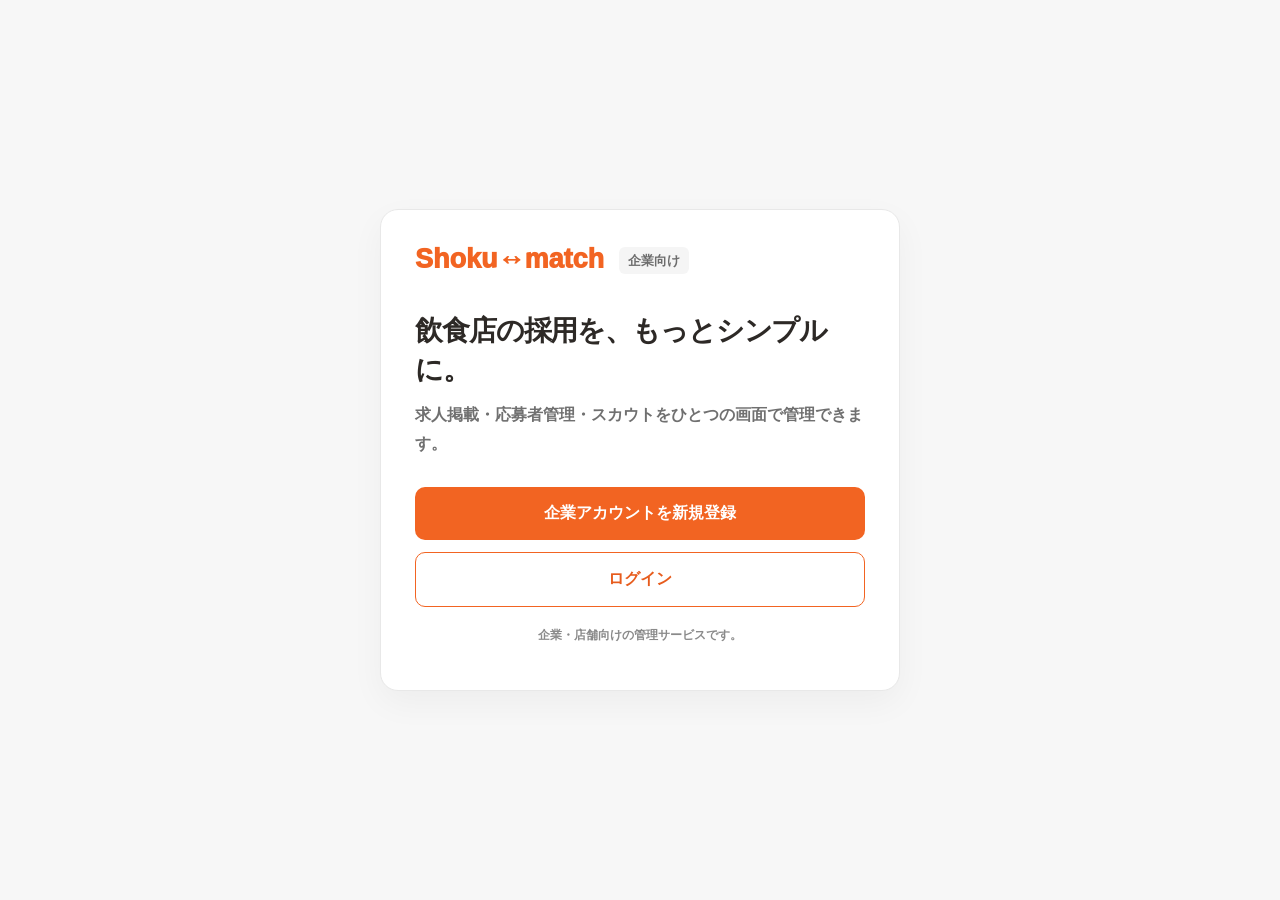
==== commit 7c31a79d: "Add files via upload" ====
--- a/business.html
+++ b/business.html
@@ -7,59 +7,100 @@
 
 /* Employer-only entry: intentionally simple, no sparkles or playful decorations */
 .biz-entry{min-height:100vh;background:#f7f7f7;display:grid;place-items:center;padding:28px 18px}.biz-entry-card{width:min(520px,100%);background:#fff;border:1px solid #e8e8e8;border-radius:18px;padding:34px;box-shadow:0 12px 34px #0000000b}.biz-entry-card.wide{width:min(620px,100%)}.biz-brand{font-size:27px;font-weight:1000;color:#f26422;margin-bottom:36px}.biz-brand span{font-size:13px;color:#6d6d6d;background:#f5f5f5;padding:6px 9px;border-radius:6px;margin-left:7px;vertical-align:middle}.biz-entry h1{font-size:28px;line-height:1.4;margin:0 0 12px}.biz-lead{color:#707070;line-height:1.8;margin:0 0 28px}.biz-primary{display:block;width:100%;border-radius:10px!important;background:#f26422!important;color:#fff!important;box-shadow:none!important;margin-top:12px}.biz-secondary{display:block;width:100%;border-radius:10px!important;background:#fff!important;color:#e75c1d!important;border:1.5px solid #f26422!important;box-shadow:none!important;margin-top:12px}.biz-note{font-size:12px;color:#8a8a8a;text-align:center;margin-top:20px}.biz-back{border:0;background:transparent;color:#666;font-weight:800;padding:0;margin:0 0 22px;cursor:pointer}.biz-switch{text-align:center;color:#777;font-size:13px;margin-top:20px}.biz-switch button{border:0;background:transparent;color:#e75c1d;font-weight:900;cursor:pointer}.biz-step{display:inline-block;color:#e75c1d;background:#fff1e9;border-radius:6px;padding:6px 9px;font-size:12px;font-weight:900;margin-bottom:16px}.desk{background:#f6f7f8}.desk .side{box-shadow:none}.desk .brand{color:#ef6425;text-shadow:none}.desk .main .card,.desk .metric{border-radius:14px;border-color:#e8e8e8}.desk .btn.primary{background:#f26422;box-shadow:none;border-radius:9px}.desk .tag,.desk .badge{border-radius:6px}.desk h1,.desk h2,.desk h3{letter-spacing:-.025em}
-</style></head><body data-site="business"><div id="app"><div class="biz-entry"><div class="biz-entry-card"><div class="biz-brand">Shoku↔match <span>企業向け</span></div><h1>飲食店の採用を、もっとシンプルに。</h1><p class="biz-lead">求人掲載・応募者管理・スカウトをひとつの画面で管理できます。</p><a class="btn biz-primary" href="#" onclick="employerLogin('signup');return false">企業アカウントを新規登録</a><a class="btn biz-secondary" href="#" onclick="employerLogin('login');return false">ログイン</a></div></div></div><script>
+</style></head><body data-site="business"><div id="app"><div class="biz-entry"><div class="biz-entry-card"><div class="biz-brand">Shoku↔match <span>企業向け</span></div><h1>飲食店の採用を、もっとシンプルに。</h1><p class="biz-lead">求人掲載・応募者管理・スカウトをひとつの画面で管理できます。</p><a class="btn biz-primary" href="#" data-click="employerLogin('signup');return false">企業アカウントを新規登録</a><a class="btn biz-secondary" href="#" data-click="employerLogin('login');return false">ログイン</a></div></div></div><script>
 const A='assets/';
 const TYPES={1:{name:'みんなを引っ張る！・エンジンタイプ',short:'エンジンタイプ',img:A+'lion.jpg',core:'自分から動き、チームを前へ進める人',desc:'指示を待つより、自分から一歩目を踏み出せるタイプ。忙しいときや人手が足りないときほど率先して動き、必要なら周りにも声をかけながらチームを前へ進めます。自分が動き出すことで、お店全体のエンジンになれる存在です。',strength:'行動力・積極性・リーダーシップ',scene:'ピークタイム／人手不足／チームを引っ張る場面'},2:{name:'笑顔で盛り上げる！・ムードメーカータイプ',short:'ムードメーカータイプ',img:A+'parrot.jpg',core:'場を明るくする人',desc:'人とのコミュニケーションが得意で、自然とその場を明るくできるタイプ。お客様との会話はもちろん、一緒に働くスタッフにも良い空気を広げます。あなたがいることで、お店の雰囲気がちょっと楽しくなる存在です。',strength:'コミュニケーション力・親しみやすさ・盛り上げ力',scene:'接客／お客様との会話／スタッフ間の雰囲気づくり'},3:{name:'気づかい上手！・ホスピタリティタイプ',short:'ホスピタリティタイプ',img:A+'sloth.png',core:'相手をよく見て、先回りできる人',desc:'相手の様子をよく見ながら「今、何を求めているかな？」と考えられるタイプ。言われてから動くのではなく、小さな変化に気づいて、その人に合った対応ができます。さりげない気遣いで「また来たい」と思わせられる存在です。',strength:'気配り・観察力・相手に合わせる力',scene:'接客／常連対応／細かなサービス'},4:{name:'アクセル全開！・スピードスタータイプ',short:'スピードスタータイプ',img:A+'cheetah.png',core:'忙しいときほど素早く回す人',desc:'仕事が一気に増えても、テンポよくどんどん処理できるタイプ。特にピークタイムでは持ち前の瞬発力を発揮します。忙しさを「大変」だけで終わらせず、スピード感を持って乗り切れる存在です。',strength:'スピード・瞬発力・処理能力',scene:'ピークタイム／注文処理／料理・ドリンク提供'},5:{name:'とことん極める！・プロフェッショナルタイプ',short:'プロフェッショナルタイプ',img:A+'owl.png',core:'仕事の質を追求する人',desc:'ただ仕事を終わらせるのではなく、「もっと上手く、もっと正確に」と自分の技術を磨いていくタイプ。一つひとつ丁寧に覚え、経験を積むほど強みが増していきます。「この仕事なら任せて」と言えるものを作れる存在です。',strength:'丁寧さ・正確さ・技術を磨く力',scene:'調理／盛り付け／ドリンク作り／質の高い接客'},6:{name:'全体まるっと把握！・オーガナイザータイプ',short:'オーガナイザータイプ',img:A+'octopus.png',core:'全体を見て、うまく回す人',desc:'自分の仕事だけでなく、「今、お店全体はどうなっている？」と周囲を見られるタイプ。誰が忙しいか、どこが詰まっているかを把握して、人や仕事の流れを整理します。チーム全体をスムーズに動かす司令塔のような存在です。',strength:'全体把握・判断力・調整力',scene:'ホール全体管理／スタッフ連携／役割・シフト調整'},7:{name:'痒いところに手が届く！・サポータータイプ',short:'サポータータイプ',img:A+'cat.png',core:'周囲を見ながら、そっと支える人',desc:'困っている人や慣れていない人に気づき、自然とフォローに入れるタイプ。自分だけがうまくいくことより、みんなが働きやすい状態を大切にします。チームにいると「助かる！」と思ってもらえる存在です。',strength:'協調性・フォロー力・チームワーク',scene:'新人フォロー／助け合い／チーム仕事'},8:{name:'ひらめきで変える！・イノベータータイプ',short:'イノベータータイプ',img:A+'fox.png',core:'アイデアで、もっと良くする人',desc:'「これ、もっと良いやり方ないかな？」と考えるのが得意なタイプ。今あるやり方にとらわれず、新しいアイデアや改善方法を考えられます。小さな工夫から、お店そのものをより良く変えていける存在です。',strength:'発想力・改善力・新しいことを考える力',scene:'業務改善／メニュー・企画／店舗づくり'}};
 const Q=[['暇な時間','店内を見て、他にできる仕事を探す',[1,4],'次の仕事に備えて、少し休憩する',[2,6]],['忙しい時間','目の前の注文をできるだけ早く処理する',[4,1],'全体を見て、どこから処理するか考える',[6,7]],['お客様との会話','こちらから会話をして場を盛り上げる',[2,8],'お客様の様子を見て、必要なときだけ話しかける',[3,5]],['仕事のやり方','まずは決められたやり方を正確に身につける',[5,3],'もっと良いやり方がないか考える',[8,4]],['仲間が忙しそう','まず自分の担当を終わらせる',[4,1],'一度声をかけて、必要なら手伝う',[7,3]],['トラブル発生','まず社員・先輩に報告して、指示をもらう',[7,2],'状況を整理して、自分でできる対応を考える',[8,1]],['接客','自分が本当におすすめしたいものを紹介する',[2,7],'お客様の好みを聞いて、それに合うものを紹介する',[3,5]],['ピークタイム','自分の仕事をできるだけ速く終わらせる',[4,5],'誰がどの仕事をすれば改善するか考える',[6,8]],['新人が入った','まず自分でやってみてもらう',[1,4],'横について、一緒にやりながら教える',[7,2]],['お客様の変化','普段通りに接客する',[5,6],'何か困っていないか少し気にしてみる',[3,2]],['店づくり','自分自身の接客・調理スキルを高めたい',[5,3],'店全体の仕組みや環境を変えたい',[8,6]],['チームの状況','自分が空いている仕事にどんどん入る',[1,7],'一度全体を見て、誰が何をするか整理する',[6,8]]];
 const JOBS=[{id:1,name:'カフェ＆ダイニング Shoku',area:'新宿駅 徒歩3分',w:1300,role:'ホール・キッチン',types:[1,3],tags:['#駅チカ','#まかないあり'],scout:true},{id:2,name:'イタリアンバル Shoku',area:'渋谷駅 徒歩4分',w:1400,role:'ホール・バーテンダー',types:[2,4],tags:['#髪色自由','#シフト自由']},{id:3,name:'和食や Shoku',area:'池袋駅 徒歩2分',w:1200,role:'ホール・キッチン',types:[3,7],tags:['#交通費支給','#未経験歓迎']},{id:4,name:'ビストロ Shoku',area:'銀座駅 徒歩6分',w:1450,role:'ホール',types:[5,6],tags:['#高時給','#昇給あり']},{id:5,name:'ROOFTOP BAR Shoku',area:'六本木駅 徒歩5分',w:1500,role:'バーテンダー',types:[2,8],tags:['#ピアスOK','#終電考慮']},{id:6,name:'ベーカリーカフェ Shoku',area:'東京駅 徒歩4分',w:1280,role:'ホール・キッチン',types:[4,7],tags:['#短時間OK','#学生歓迎']}];
-let S=JSON.parse(localStorage.getItem('sm_state')||'{}'); Object.assign(S,{scores:S.scores||{},plus2:S.plus2||{},likes:S.likes||[],passed:S.passed||[],applied:S.applied||[],profile:S.profile||{},logged:S.logged||false}); let hist=[];
-const app=document.querySelector('#app'); const save=()=>localStorage.setItem('sm_state',JSON.stringify(S)); const toast=t=>{let x=document.createElement('div');x.className='toast';x.textContent=t;document.body.append(x);setTimeout(()=>x.remove(),1600)};
+let S={};
+try { S=JSON.parse(localStorage.getItem('sm_state')||'{}')||{}; } catch(e) { S={}; }
+Object.assign(S,{scores:S.scores||{},plus2:S.plus2||{},likes:Array.isArray(S.likes)?S.likes:[],passed:Array.isArray(S.passed)?S.passed:[],applied:Array.isArray(S.applied)?S.applied:[],profile:S.profile||{},logged:!!S.logged}); let hist=[];
+const app=document.querySelector('#app'); const save=()=>{try{localStorage.setItem('sm_state',JSON.stringify(S))}catch(e){}}; const toast=t=>{let x=document.createElement('div');x.className='toast';x.textContent=t;document.body.append(x);setTimeout(()=>x.remove(),1600)};
 function go(fn,...a){hist.push([fn,a]);fn(...a)} function back(){hist.pop();let p=hist.pop();p?p[0](...p[1]):landing()};
-function wrap(c,nav=''){app.innerHTML=`<div class="mobile blob"><div class="content">${c}</div>${nav?bottom(nav):''}</div>`} function bottom(on){return `<div class="nav"><button class="${on==='rec'?'on':''}" onclick="recommend()"><b>⌂</b>オススメ</button><button class="${on==='search'?'on':''}" onclick="searchPage()"><b>⌕</b>探す</button><button class="${on==='likes'?'on':''}" onclick="likesPage()"><b>♡</b>キニナル</button><button class="${on==='me'?'on':''}" onclick="myPage()"><b>♙</b>マイページ</button></div>`}
-function top(title){return `<div class="topbar"><button class="back" onclick="back()">‹</button><b>${title}</b><span>🔔</span></div>`}
-function landing(){hist=[];wrap(`<div class="hero landing-hero"><div class="sparkfield">✦　✨　✦</div><div class="brand logo-pop">Shoku↔match</div><p class="kicker">飲食特化の仕事マッチング</p><h1>あなたに合う飲食店と、<br><span class="gradient-text">もっと楽しく出会おう。</span></h1><p class="hero-copy">12問の仕事タイプ診断から、あなたらしく働けるお店を見つけます。</p><div class="animal-parade">${Object.values(TYPES).map((t,i)=>`<img src="${t.img}" alt="" style="--i:${i}">`).join('')}</div><button class="btn primary hero-cta" onclick="startDiag()"><span>✨</span> 無料で仕事タイプを診断する</button><button class="btn login-cta" onclick="auth('ログイン')">ログイン</button><p class="micro">初めての方は診断から／登録済みの方はログイン</p><div class="mini-feature"><span>🧠 12問診断</span><span>👀 スワイプ</span><span>✨ スカウト</span></div></div>`) }
-function startDiag(){S.q=0;S.scores={};S.plus2={};save();diag()} function diag(){let i=S.q||0;if(i>=12)return result();let q=Q[i];wrap(`${top('仕事タイプ診断')}<div class="progress"><i style="width:${(i+1)/12*100}%"></i></div><p style="text-align:center">${i+1} / 12</p><div class="card" style="text-align:center"><span class="label">Q${i+1}</span><h2>${q[0]}</h2></div><div class="row"><button class="choice" onclick="answer(${q[2][0]},${q[2][1]})">A<br><br>${q[1]}</button><button class="choice" onclick="answer(${q[4][0]},${q[4][1]})">B<br><br>${q[3]}</button></div><p class="muted" style="text-align:center;margin-top:30px">直感で選んでOK ✨</p>`)}
+function wrap(c,nav=''){app.innerHTML=`<div class="mobile blob"><div class="content">${c}</div>${nav?bottom(nav):''}</div>`} function bottom(on){return `<div class="nav"><button class="${on==='rec'?'on':''}" data-click="recommend()"><b>⌂</b>オススメ</button><button class="${on==='search'?'on':''}" data-click="searchPage()"><b>⌕</b>探す</button><button class="${on==='likes'?'on':''}" data-click="likesPage()"><b>♡</b>キニナル</button><button class="${on==='me'?'on':''}" data-click="myPage()"><b>♙</b>マイページ</button></div>`}
+function topbar(title){return `<div class="topbar"><button class="back" data-click="back()">‹</button><b>${title}</b><span>🔔</span></div>`}
+function landing(){hist=[];wrap(`<div class="hero landing-hero"><div class="sparkfield">✦　✨　✦</div><div class="brand logo-pop">Shoku↔match</div><p class="kicker">飲食特化の仕事マッチング</p><h1>あなたに合う飲食店と、<br><span class="gradient-text">もっと楽しく出会おう。</span></h1><p class="hero-copy">12問の仕事タイプ診断から、あなたらしく働けるお店を見つけます。</p><div class="animal-parade">${Object.values(TYPES).map((t,i)=>`<img src="${t.img}" alt="" style="--i:${i}">`).join('')}</div><button class="btn primary hero-cta" data-click="startDiag()"><span>✨</span> 無料で仕事タイプを診断する</button><button class="btn login-cta" data-click="auth('ログイン')">ログイン</button><p class="micro">初めての方は診断から／登録済みの方はログイン</p><div class="mini-feature"><span>🧠 12問診断</span><span>👀 スワイプ</span><span>✨ スカウト</span></div></div>`) }
+function startDiag(){S.q=0;S.scores={};S.plus2={};save();diag()} function diag(){let i=S.q||0;if(i>=12)return result();let q=Q[i];wrap(`${topbar('仕事タイプ診断')}<div class="progress"><i style="width:${(i+1)/12*100}%"></i></div><p style="text-align:center">${i+1} / 12</p><div class="card" style="text-align:center"><span class="label">Q${i+1}</span><h2>${q[0]}</h2></div><div class="row"><button class="choice" data-click="answer(${q[2][0]},${q[2][1]})">A<br><br>${q[1]}</button><button class="choice" data-click="answer(${q[4][0]},${q[4][1]})">B<br><br>${q[3]}</button></div><p class="muted" style="text-align:center;margin-top:30px">直感で選んでOK ✨</p>`)}
 function answer(x,y){S.scores[x]=(S.scores[x]||0)+2;S.scores[y]=(S.scores[y]||0)+1;S.plus2[x]=(S.plus2[x]||0)+1;S.q++;save();diag()}
 function calc(){let r=[1,2,3,4,5,6,7,8].sort((a,b)=>(S.scores[b]||0)-(S.scores[a]||0)||(S.plus2[b]||0)-(S.plus2[a]||0)||a-b);S.main=r[0];S.sub=r[1];save()}
-function result(){calc();let m=TYPES[S.main],s=TYPES[S.sub];wrap(`${top('診断結果')}<div style="text-align:center"><span class="spark">✦ ✨ ✦</span><p><b>あなたの仕事タイプは…</b></p><span class="label">MAIN TYPE</span><br><img class="animal" src="${m.img}"><h1 class="title" style="color:var(--o)">${m.name}</h1><b>${m.core}</b><p class="muted">${m.desc}</p></div><div class="card"><b>こんな場面で活躍 ✨</b><p>${m.scene}</p><b>あなたの強み</b><p>${m.strength}</p></div><div class="card" style="background:#e9fbff"><span class="label sub">SUB TYPE</span><div class="row" style="align-items:center"><img src="${s.img}" style="width:90px;height:90px;object-fit:contain"><div><small>あなたにはこんな一面も</small><h3>${s.name}</h3><p>${s.core}</p></div></div></div><button class="btn primary" style="width:100%" onclick="guest3()">あなたに合うお店を見る ✨</button>`)}
+function result(){calc();let m=TYPES[S.main],s=TYPES[S.sub];wrap(`${topbar('診断結果')}<div style="text-align:center"><span class="spark">✦ ✨ ✦</span><p><b>あなたの仕事タイプは…</b></p><span class="label">MAIN TYPE</span><br><img class="animal" src="${m.img}"><h1 class="title" style="color:var(--o)">${m.name}</h1><b>${m.core}</b><p class="muted">${m.desc}</p></div><div class="card"><b>こんな場面で活躍 ✨</b><p>${m.scene}</p><b>あなたの強み</b><p>${m.strength}</p></div><div class="card" style="background:#e9fbff"><span class="label sub">SUB TYPE</span><div class="row" style="align-items:center"><img src="${s.img}" style="width:90px;height:90px;object-fit:contain"><div><small>あなたにはこんな一面も</small><h3>${s.name}</h3><p>${s.core}</p></div></div></div><button class="btn primary" style="width:100%" data-click="guest3()">あなたに合うお店を見る ✨</button>`)}
 function match(j){return S.main&&j.types.some(x=>x===S.main||x===S.sub)}
 function guest3(){S.guestIndex=0;let a=[...JOBS].sort((x,y)=>(match(y)?1:0)-(match(x)?1:0));showSwipe(a.slice(0,3),true)}
-function recommend(){let arr=JOBS.filter(j=>!S.likes.includes(j.id)&&!S.passed.includes(j.id));if(!arr.length){wrap(`${top('オススメ')}<div class="hero"><h1>ひと通りチェックしました！👀</h1><p>気になるお店は見つかりましたか？<br>もう一度お店を見返してみよう！</p><button class="btn primary" onclick="S.passed=[];save();recommend()">お店を探そう！</button></div>`, 'rec');return} showSwipe(arr,false)}
-function showSwipe(arr,guest){let idx=guest?(S.guestIndex||0):0;if(idx>=arr.length){if(guest)return auth('もっと見るには無料会員登録');return recommend()}let j=arr[idx];wrap(`${top(guest?'あなたにおすすめ':'オススメ')}<p style="color:var(--o);font-weight:1000">✨ あなたにおすすめのお店</p>${j.scout&&S.logged?`<div class="notice gold">✨スカウトが届きました！✨<br>${j.name}からあなたにスカウトが届いています</div>`:''}<div class="card job-card" id="swipeCard" onclick="jobDetail(${j.id})"><div class="job-photo"><div>${match(j)?'<span class="tag">✨アナタと相性抜群！</span>':''}<h2>${j.name}</h2><div>${j.area}</div></div></div><div class="job-body"><div>${j.tags.map(x=>`<span class="tag">${x}</span>`).join('')}</div><div class="price">時給 ${j.w.toLocaleString()}円〜</div><p>🍽 ${j.role}</p></div></div><div class="swipe-actions"><button class="round" onclick="event.stopPropagation();act(${j.id},'pass',${guest})">✕<br>見送る</button><button class="round like" onclick="event.stopPropagation();act(${j.id},'like',${guest})">♥<br>キニナル</button></div><p class="muted" style="text-align:center">← 見送る　　右へスワイプでキニナル →</p>`, 'rec');bindSwipe(j.id,guest)}
+function recommend(){let arr=JOBS.filter(j=>!S.likes.includes(j.id)&&!S.passed.includes(j.id));if(!arr.length){wrap(`${topbar('オススメ')}<div class="hero"><h1>ひと通りチェックしました！👀</h1><p>気になるお店は見つかりましたか？<br>もう一度お店を見返してみよう！</p><button class="btn primary" data-click="S.passed=[];save();recommend()">お店を探そう！</button></div>`, 'rec');return} showSwipe(arr,false)}
+function showSwipe(arr,guest){let idx=guest?(S.guestIndex||0):0;if(idx>=arr.length){if(guest)return auth('もっと見るには無料会員登録');return recommend()}let j=arr[idx];wrap(`${topbar(guest?'あなたにおすすめ':'オススメ')}<p style="color:var(--o);font-weight:1000">✨ あなたにおすすめのお店</p>${j.scout&&S.logged?`<div class="notice gold">✨スカウトが届きました！✨<br>${j.name}からあなたにスカウトが届いています</div>`:''}<div class="card job-card" id="swipeCard" data-click="jobDetail(${j.id})"><div class="job-photo"><div>${match(j)?'<span class="tag">✨アナタと相性抜群！</span>':''}<h2>${j.name}</h2><div>${j.area}</div></div></div><div class="job-body"><div>${j.tags.map(x=>`<span class="tag">${x}</span>`).join('')}</div><div class="price">時給 ${j.w.toLocaleString()}円〜</div><p>🍽 ${j.role}</p></div></div><div class="swipe-actions"><button class="round" data-click="event.stopPropagation();act(${j.id},'pass',${guest})">✕<br>見送る</button><button class="round like" data-click="event.stopPropagation();act(${j.id},'like',${guest})">♥<br>キニナル</button></div><p class="muted" style="text-align:center">← 見送る　　右へスワイプでキニナル →</p>`, 'rec');bindSwipe(j.id,guest)}
 function bindSwipe(id,guest){let c=document.querySelector('#swipeCard'),x=0,start=0;if(!c)return;c.addEventListener('touchstart',e=>start=e.touches[0].clientX);c.addEventListener('touchmove',e=>{x=e.touches[0].clientX-start;c.style.transform=`translateX(${x}px) rotate(${x/25}deg)`});c.addEventListener('touchend',()=>{if(x>85)act(id,'like',guest);else if(x<-85)act(id,'pass',guest);else c.style.transform='';x=0})}
 function act(id,type,guest){let card=document.querySelector('#swipeCard');if(card){card.classList.add(type==='like'?'fly-right':'fly-left')}if(type==='like'){if(!S.logged&&S.likes.length>=3)return auth('キニナルをもっと保存するには会員登録');if(!S.likes.includes(id))S.likes.push(id);toast('👀 キニナルに追加しました')}else{if(!S.passed.includes(id))S.passed.push(id);toast('見送り履歴に保存しました')}if(guest)S.guestIndex=(S.guestIndex||0)+1;save();guest?showSwipe(JOBS.slice(0,3),true):recommend()}
-function auth(head='ログイン・会員登録'){wrap(`${top(head)}<div class="brand" style="text-align:center;margin:22px">Shoku↔match ✨</div><div class="tabs"><button class="on">ログイン</button><button>新規登録</button></div><div class="card"><input class="input" placeholder="メールアドレス"><input class="input" type="password" placeholder="パスワード（半角英数8文字以上）"><button class="btn primary" style="width:100%" onclick="login()">ログイン</button><p class="muted" style="text-align:center">パスワードをお忘れの方はこちら</p></div><div class="card"><b>アカウントをお持ちでない方</b><p>メール認証 → パスワード設定 → 基本プロフィール</p><button class="btn light" style="width:100%" onclick="register()">新規登録（無料）</button></div>`)} function login(){S.logged=true;save();recommend()} function register(){S.logged=true;S.profile={username:'りこ',age:'27',experience:'1年以上',work:'飲食店 アルバイト'};save();toast('メール認証をデモ完了しました');recommend()}
-function searchPage(){wrap(`${top('探す')}<h1 class="title">条件を指定して探す 🔍</h1>${['📍 勤務地　駅・エリアを選択','⭐ 最低時給　1,200円以上','🍽 業態　カフェ・ダイニング','▣ 職種　ホール・キッチン','🕘 希望勤務時間　指定なし','▦ 最低シフト　週2日から','💄 身だしなみ　指定なし','🎁 待遇　指定なし','🚲 通勤方法　指定なし','✨ 店舗の雰囲気　指定なし'].map(x=>`<div class="list-item"><b>${x}</b><span style="margin-left:auto">›</span></div>`).join('')}<button class="btn primary" style="width:100%;margin-top:20px" onclick="searchResults()">この条件で検索する</button>`, 'search')}
-function searchResults(){wrap(`${top('検索結果')}<div class="row"><h2>検索結果 <b>56件</b></h2><button class="btn light">おすすめ順</button></div>${JOBS.map(j=>`<div class="card" onclick="jobDetail(${j.id})"><div class="thumb" style="width:100%;height:140px"></div>${match(j)?'<span class="tag">✨相性抜群</span>':''}<h3>${j.name} ${S.likes.includes(j.id)?'♥':''}</h3><p>${j.area}</p><b class="price" style="font-size:19px">時給 ${j.w.toLocaleString()}円〜</b><p>${j.role}</p></div>`).join('')}<div class="notice"><b>条件にぴったりのお店がない場合</b><br>条件が近いお店を表示し、「希望時給より−50円」「希望時間と1時間差」のように違いをお知らせします。</div>`, 'search')}
-function jobDetail(id){let j=JOBS.find(x=>x.id===id);wrap(`<div class="detail-hero"><button class="back" onclick="back()">‹</button></div><div class="content" style="padding-top:0"><div>${j.tags.map(x=>`<span class="tag">${x}</span>`).join('')}</div><h1>${j.name}</h1><p>${j.area}</p><div class="price">時給 ${j.w.toLocaleString()}円〜 <small style="font-size:12px;color:#7b7067">（研修時給1,200円）</small></div><p>🍽 ${j.role}</p>${j.scout?'<div class="notice gold">✨スカウトが届いたお店</div>':''}${['募集条件','仕事内容','お店について','待遇・身だしなみ','あなたに合う理由','勤務地・アクセス'].map((x,i)=>`<div class="card"><h3>${x}</h3><p>${i===0?'勤務時間 10:00〜23:00／週2日・1日4時間〜':i===1?'接客、オーダー、料理・ドリンク提供など。役割ごとの仕事内容を掲載します。':i===2?'スタッフ同士で声をかけ合う、明るく活気のあるお店です。':i===3?'まかないあり・交通費支給・髪色自由・ネイルOK':i===4?(match(j)?`このお店が求めている「${TYPES[j.types[0]].short}」と、あなたの診断結果がマッチしています。`:'お店が求める仕事タイプを確認できます。'):'東京都内／最寄駅から徒歩。電車・自転車通勤可。店舗ページを見る'}</p></div>`).join('')}</div><div class="sticky-actions"><button class="btn light" onclick="act(${id},'like',false)">♡ キニナル</button><button class="btn primary" onclick="applyPage(${id})">応募する</button></div>${bottom('')}`)}
-function likesPage(){let arr=JOBS.filter(j=>S.likes.includes(j.id));wrap(`${top('キニナル')}<div class="tabs"><button class="on">すべて (${arr.length})</button><button>スカウト</button></div>${arr.length?arr.map(j=>`<div class="list-item" onclick="jobDetail(${j.id})"><div class="thumb"></div><div><b>${j.scout?'✨スカウトが届いたお店<br>':''}${j.name}</b><p>${j.area}<br><b style="color:var(--o)">時給 ${j.w.toLocaleString()}円〜</b></p></div><span style="margin-left:auto;color:red">♥</span></div>`).join(''):'<div class="hero"><h2>まだキニナルはありません</h2></div>'}<button class="btn light" style="width:100%;margin-top:20px" onclick="passedPage()">見送り履歴を見る</button>`, 'likes')}
-function passedPage(){let arr=JOBS.filter(j=>S.passed.includes(j.id));wrap(`${top('見送り履歴')}${arr.map(j=>`<div class="list-item"><div class="thumb"></div><div><b>${j.name}</b><p>${j.scout?'元スカウト求人<br>':''}${j.area}</p></div><button class="btn light" onclick="S.passed=S.passed.filter(x=>x!==${j.id});S.likes.push(${j.id});save();passedPage()">👀</button></div>`).join('')||'<p>見送り履歴はありません。</p>'}`)}
-function applyPage(id){if(S.applied.includes(id))return toast('この求人には再応募できません');let j=JOBS.find(x=>x.id===id);wrap(`${top('応募する')}<div class="steps"><i class="on"></i><i></i><i></i></div><h2>応募情報の入力</h2>${['本名','フリガナ','生年月日','電話番号','住所','最寄り駅','現在の職','高校：卒業年／在学中／中退','大学：卒業年／在学中／中退／進学していない'].map(x=>`<input class="input" placeholder="${x}">`).join('')}<button class="btn primary" style="width:100%" onclick="resumePreview(${id})">次へ（履歴書の確認へ）</button>`)}
-function resumePreview(id){let j=JOBS.find(x=>x.id===id);wrap(`${top('履歴書の確認')}<div class="notice">応募内容から履歴書を自動作成します<br>ご登録いただいたプロフィール・応募時に入力した情報をもとに、Shoku↔matchが履歴書を自動作成し、応募先企業へ送信します。</div><div class="card"><div style="text-align:right">Shoku↔match 履歴書</div><h2>田中 理子</h2><p>タナカ リコ　1998年12月27日</p><p>住所：東京都板橋区…　最寄駅：池袋駅</p><p>現在の職：飲食店 アルバイト</p><p>学歴：2021年3月 ○○大学 卒業</p><p>飲食経験：カフェ 2年／居酒屋 1年</p><p>資格・スキル：接客、ドリンク作成</p><hr><p><span class="label">MAIN TYPE</span> ${TYPES[S.main||1].short}</p><p><span class="label sub">SUB TYPE</span> ${TYPES[S.sub||2].short}</p><small>※この内容で応募します。顔写真は使用しません。</small></div><button class="btn primary" style="width:100%" onclick="submitApply(${id})">この内容で応募する</button>`)}
-function submitApply(id){S.applied.push(id);save();wrap(`${top('応募完了')}<div class="hero"><div style="font-size:55px">🎉</div><h1>応募しました！</h1><p>企業が面接へ進める場合、面接候補日が届きます。</p><button class="btn primary" onclick="interviewDates(${id})">デモ：面接候補日を見る</button><button class="btn light" onclick="resumePreview(${id})">送信した履歴書を見る</button></div>`)}
-function interviewDates(id){wrap(`${top('面接日程の選択')}<p>企業から面接候補日が届きました。ご都合の良い日時を選択してください。</p>${['9月28日（月）','9月29日（火）','10月1日（水）'].map(d=>`<div class="card"><b>${d}</b><div class="tabs"><button>14:00 - 14:30</button><button class="on" onclick="confirmInterview()">15:00 - 15:30</button><button>16:00 - 16:30</button></div></div>`).join('')}<button class="btn light" style="width:100%">候補が合わない（2〜3候補を送る）</button>`)}
+function auth(head='ログイン・会員登録'){wrap(`${topbar(head)}<div class="brand" style="text-align:center;margin:22px">Shoku↔match ✨</div><div class="tabs"><button class="on">ログイン</button><button>新規登録</button></div><div class="card"><input class="input" placeholder="メールアドレス"><input class="input" type="password" placeholder="パスワード（半角英数8文字以上）"><button class="btn primary" style="width:100%" data-click="login()">ログイン</button><p class="muted" style="text-align:center">パスワードをお忘れの方はこちら</p></div><div class="card"><b>アカウントをお持ちでない方</b><p>メール認証 → パスワード設定 → 基本プロフィール</p><button class="btn light" style="width:100%" data-click="register()">新規登録（無料）</button></div>`)} function login(){S.logged=true;save();recommend()} function register(){S.logged=true;S.profile={username:'りこ',age:'27',experience:'1年以上',work:'飲食店 アルバイト'};save();toast('メール認証をデモ完了しました');recommend()}
+function searchPage(){wrap(`${topbar('探す')}<h1 class="title">条件を指定して探す 🔍</h1>${['📍 勤務地　駅・エリアを選択','⭐ 最低時給　1,200円以上','🍽 業態　カフェ・ダイニング','▣ 職種　ホール・キッチン','🕘 希望勤務時間　指定なし','▦ 最低シフト　週2日から','💄 身だしなみ　指定なし','🎁 待遇　指定なし','🚲 通勤方法　指定なし','✨ 店舗の雰囲気　指定なし'].map(x=>`<div class="list-item"><b>${x}</b><span style="margin-left:auto">›</span></div>`).join('')}<button class="btn primary" style="width:100%;margin-top:20px" data-click="searchResults()">この条件で検索する</button>`, 'search')}
+function searchResults(){wrap(`${topbar('検索結果')}<div class="row"><h2>検索結果 <b>56件</b></h2><button class="btn light">おすすめ順</button></div>${JOBS.map(j=>`<div class="card" data-click="jobDetail(${j.id})"><div class="thumb" style="width:100%;height:140px"></div>${match(j)?'<span class="tag">✨相性抜群</span>':''}<h3>${j.name} ${S.likes.includes(j.id)?'♥':''}</h3><p>${j.area}</p><b class="price" style="font-size:19px">時給 ${j.w.toLocaleString()}円〜</b><p>${j.role}</p></div>`).join('')}<div class="notice"><b>条件にぴったりのお店がない場合</b><br>条件が近いお店を表示し、「希望時給より−50円」「希望時間と1時間差」のように違いをお知らせします。</div>`, 'search')}
+function jobDetail(id){let j=JOBS.find(x=>x.id===id);wrap(`<div class="detail-hero"><button class="back" data-click="back()">‹</button></div><div class="content" style="padding-top:0"><div>${j.tags.map(x=>`<span class="tag">${x}</span>`).join('')}</div><h1>${j.name}</h1><p>${j.area}</p><div class="price">時給 ${j.w.toLocaleString()}円〜 <small style="font-size:12px;color:#7b7067">（研修時給1,200円）</small></div><p>🍽 ${j.role}</p>${j.scout?'<div class="notice gold">✨スカウトが届いたお店</div>':''}${['募集条件','仕事内容','お店について','待遇・身だしなみ','あなたに合う理由','勤務地・アクセス'].map((x,i)=>`<div class="card"><h3>${x}</h3><p>${i===0?'勤務時間 10:00〜23:00／週2日・1日4時間〜':i===1?'接客、オーダー、料理・ドリンク提供など。役割ごとの仕事内容を掲載します。':i===2?'スタッフ同士で声をかけ合う、明るく活気のあるお店です。':i===3?'まかないあり・交通費支給・髪色自由・ネイルOK':i===4?(match(j)?`このお店が求めている「${TYPES[j.types[0]].short}」と、あなたの診断結果がマッチしています。`:'お店が求める仕事タイプを確認できます。'):'東京都内／最寄駅から徒歩。電車・自転車通勤可。店舗ページを見る'}</p></div>`).join('')}</div><div class="sticky-actions"><button class="btn light" data-click="act(${id},'like',false)">♡ キニナル</button><button class="btn primary" data-click="applyPage(${id})">応募する</button></div>${bottom('')}`)}
+function likesPage(){let arr=JOBS.filter(j=>S.likes.includes(j.id));wrap(`${topbar('キニナル')}<div class="tabs"><button class="on">すべて (${arr.length})</button><button>スカウト</button></div>${arr.length?arr.map(j=>`<div class="list-item" data-click="jobDetail(${j.id})"><div class="thumb"></div><div><b>${j.scout?'✨スカウトが届いたお店<br>':''}${j.name}</b><p>${j.area}<br><b style="color:var(--o)">時給 ${j.w.toLocaleString()}円〜</b></p></div><span style="margin-left:auto;color:red">♥</span></div>`).join(''):'<div class="hero"><h2>まだキニナルはありません</h2></div>'}<button class="btn light" style="width:100%;margin-top:20px" data-click="passedPage()">見送り履歴を見る</button>`, 'likes')}
+function passedPage(){let arr=JOBS.filter(j=>S.passed.includes(j.id));wrap(`${topbar('見送り履歴')}${arr.map(j=>`<div class="list-item"><div class="thumb"></div><div><b>${j.name}</b><p>${j.scout?'元スカウト求人<br>':''}${j.area}</p></div><button class="btn light" data-click="S.passed=S.passed.filter(x=>x!==${j.id});S.likes.push(${j.id});save();passedPage()">👀</button></div>`).join('')||'<p>見送り履歴はありません。</p>'}`)}
+function applyPage(id){if(S.applied.includes(id))return toast('この求人には再応募できません');let j=JOBS.find(x=>x.id===id);wrap(`${topbar('応募する')}<div class="steps"><i class="on"></i><i></i><i></i></div><h2>応募情報の入力</h2>${['本名','フリガナ','生年月日','電話番号','住所','最寄り駅','現在の職','高校：卒業年／在学中／中退','大学：卒業年／在学中／中退／進学していない'].map(x=>`<input class="input" placeholder="${x}">`).join('')}<button class="btn primary" style="width:100%" data-click="resumePreview(${id})">次へ（履歴書の確認へ）</button>`)}
+function resumePreview(id){let j=JOBS.find(x=>x.id===id);wrap(`${topbar('履歴書の確認')}<div class="notice">応募内容から履歴書を自動作成します<br>ご登録いただいたプロフィール・応募時に入力した情報をもとに、Shoku↔matchが履歴書を自動作成し、応募先企業へ送信します。</div><div class="card"><div style="text-align:right">Shoku↔match 履歴書</div><h2>田中 理子</h2><p>タナカ リコ　1998年12月27日</p><p>住所：東京都板橋区…　最寄駅：池袋駅</p><p>現在の職：飲食店 アルバイト</p><p>学歴：2021年3月 ○○大学 卒業</p><p>飲食経験：カフェ 2年／居酒屋 1年</p><p>資格・スキル：接客、ドリンク作成</p><hr><p><span class="label">MAIN TYPE</span> ${TYPES[S.main||1].short}</p><p><span class="label sub">SUB TYPE</span> ${TYPES[S.sub||2].short}</p><small>※この内容で応募します。顔写真は使用しません。</small></div><button class="btn primary" style="width:100%" data-click="submitApply(${id})">この内容で応募する</button>`)}
+function submitApply(id){S.applied.push(id);save();wrap(`${topbar('応募完了')}<div class="hero"><div style="font-size:55px">🎉</div><h1>応募しました！</h1><p>企業が面接へ進める場合、面接候補日が届きます。</p><button class="btn primary" data-click="interviewDates(${id})">デモ：面接候補日を見る</button><button class="btn light" data-click="resumePreview(${id})">送信した履歴書を見る</button></div>`)}
+function interviewDates(id){wrap(`${topbar('面接日程の選択')}<p>企業から面接候補日が届きました。ご都合の良い日時を選択してください。</p>${['9月28日（月）','9月29日（火）','10月1日（水）'].map(d=>`<div class="card"><b>${d}</b><div class="tabs"><button>14:00 - 14:30</button><button class="on" data-click="confirmInterview()">15:00 - 15:30</button><button>16:00 - 16:30</button></div></div>`).join('')}<button class="btn light" style="width:100%">候補が合わない（2〜3候補を送る）</button>`)}
 function confirmInterview(){toast('面接日時を確定しました');myPage()}
-function myPage(){let m=TYPES[S.main||1],s=TYPES[S.sub||2];wrap(`${top('マイページ')}<div class="card"><div class="row" style="align-items:center"><img src="${m.img}" style="width:80px;height:80px;object-fit:contain"><div><h2>${S.profile.username||'田中 理子'}</h2><p>${S.profile.age||'27'}歳</p><span class="tag">${m.short}</span><span class="tag blue">${s.short}</span></div></div><button class="btn light">プロフィールを編集</button></div>${['📋 応募・選考状況','🗓 面接予定','♡ キニナル一覧','⊗ 見送り履歴','✨ スカウト履歴','💬 メッセージ','🧠 仕事タイプ診断結果','✎ 登録情報の編集','⚙ アカウント・通知設定','？ ヘルプ・お問い合わせ'].map(x=>`<div class="list-item"><b>${x}</b><span style="margin-left:auto">›</span></div>`).join('')}<button class="btn light" style="width:100%;margin-top:18px" onclick="startDiag()">仕事タイプを再診断する</button>`, 'me')}
+function myPage(){let m=TYPES[S.main||1],s=TYPES[S.sub||2];wrap(`${topbar('マイページ')}<div class="card"><div class="row" style="align-items:center"><img src="${m.img}" style="width:80px;height:80px;object-fit:contain"><div><h2>${S.profile.username||'田中 理子'}</h2><p>${S.profile.age||'27'}歳</p><span class="tag">${m.short}</span><span class="tag blue">${s.short}</span></div></div><button class="btn light">プロフィールを編集</button></div>${['📋 応募・選考状況','🗓 面接予定','♡ キニナル一覧','⊗ 見送り履歴','✨ スカウト履歴','💬 メッセージ','🧠 仕事タイプ診断結果','✎ 登録情報の編集','⚙ アカウント・通知設定','？ ヘルプ・お問い合わせ'].map(x=>`<div class="list-item"><b>${x}</b><span style="margin-left:auto">›</span></div>`).join('')}<button class="btn light" style="width:100%;margin-top:18px" data-click="startDiag()">仕事タイプを再診断する</button>`, 'me')}
 function employerLogin(mode='home'){
   const signup = mode==='signup';
   const login = mode==='login';
-  app.innerHTML=`<div class="biz-entry"><div class="biz-entry-card"><div class="biz-brand">Shoku↔match <span>企業向け</span></div>${mode==='home'?`<h1>飲食店の採用を、もっとシンプルに。</h1><p class="biz-lead">求人掲載・応募者管理・スカウトをひとつの画面で管理できます。</p><button class="btn biz-primary" onclick="employerLogin('signup')">企業アカウントを新規登録</button><button class="btn biz-secondary" onclick="employerLogin('login')">ログイン</button><p class="biz-note">企業・店舗向けの管理サービスです。</p>`:signup?`<button class="biz-back" onclick="employerLogin()">‹ 戻る</button><h1>企業アカウントを新規登録</h1><p class="biz-lead">まずは会社情報と担当者情報を登録します。</p><input class="input" placeholder="会社名"><input class="input" placeholder="担当者名"><input class="input" type="email" placeholder="メールアドレス"><input class="input" type="password" placeholder="パスワード"><button class="btn biz-primary" onclick="employerSignupFlow()">登録して次へ</button><p class="biz-switch">すでにアカウントをお持ちですか？ <button onclick="employerLogin('login')">ログイン</button></p>`:`<button class="biz-back" onclick="employerLogin()">‹ 戻る</button><h1>企業ログイン</h1><input class="input" type="email" placeholder="メールアドレス"><input class="input" type="password" placeholder="パスワード"><button class="btn biz-primary" onclick="employer()">ログイン</button><p class="biz-switch">初めての企業様は <button onclick="employerLogin('signup')">新規登録</button></p>`}</div></div>`;
+  app.innerHTML=`<div class="biz-entry"><div class="biz-entry-card"><div class="biz-brand">Shoku↔match <span>企業向け</span></div>${mode==='home'?`<h1>飲食店の採用を、もっとシンプルに。</h1><p class="biz-lead">求人掲載・応募者管理・スカウトをひとつの画面で管理できます。</p><button class="btn biz-primary" data-click="employerLogin('signup')">企業アカウントを新規登録</button><button class="btn biz-secondary" data-click="employerLogin('login')">ログイン</button><p class="biz-note">企業・店舗向けの管理サービスです。</p>`:signup?`<button class="biz-back" data-click="employerLogin()">‹ 戻る</button><h1>企業アカウントを新規登録</h1><p class="biz-lead">まずは会社情報と担当者情報を登録します。</p><input class="input" placeholder="会社名"><input class="input" placeholder="担当者名"><input class="input" type="email" placeholder="メールアドレス"><input class="input" type="password" placeholder="パスワード"><button class="btn biz-primary" data-click="employerSignupFlow()">登録して次へ</button><p class="biz-switch">すでにアカウントをお持ちですか？ <button data-click="employerLogin('login')">ログイン</button></p>`:`<button class="biz-back" data-click="employerLogin()">‹ 戻る</button><h1>企業ログイン</h1><input class="input" type="email" placeholder="メールアドレス"><input class="input" type="password" placeholder="パスワード"><button class="btn biz-primary" data-click="employer()">ログイン</button><p class="biz-switch">初めての企業様は <button data-click="employerLogin('signup')">新規登録</button></p>`}</div></div>`;
 }
 function employerSignupFlow(){
- app.innerHTML=`<div class="biz-entry"><div class="biz-entry-card wide"><div class="biz-brand">Shoku↔match <span>企業向け</span></div><div class="biz-step">STEP 1 / 4</div><h1>企業情報を登録</h1><p class="biz-lead">デモ版では、この先の「店舗情報登録 → 運営審査 → プラン選択 → 利用開始」を確認できます。</p><input class="input" placeholder="会社名"><input class="input" placeholder="所在地"><input class="input" placeholder="担当者名"><button class="btn biz-primary" onclick="employer()">デモ：登録を完了して管理画面へ</button><p class="biz-note">本番では初月無料、2か月目から選択プランで自動更新する想定です。</p></div></div>`
+ app.innerHTML=`<div class="biz-entry"><div class="biz-entry-card wide"><div class="biz-brand">Shoku↔match <span>企業向け</span></div><div class="biz-step">STEP 1 / 4</div><h1>企業情報を登録</h1><p class="biz-lead">デモ版では、この先の「店舗情報登録 → 運営審査 → プラン選択 → 利用開始」を確認できます。</p><input class="input" placeholder="会社名"><input class="input" placeholder="所在地"><input class="input" placeholder="担当者名"><button class="btn biz-primary" data-click="employer()">デモ：登録を完了して管理画面へ</button><p class="biz-note">本番では初月無料、2か月目から選択プランで自動更新する想定です。</p></div></div>`
 }
 const ENAV=['ホーム','店舗・求人管理','応募者管理','人材を探す','スカウト管理','契約・料金','企業設定'];
-function employer(page='ホーム'){app.innerHTML=`<div class="desk"><aside class="side"><div class="brand">Shoku↔match</div><p>採用管理</p>${ENAV.map(x=>`<button class="${x===page?'on':''}" onclick="employer('${x}')">${x}</button>`).join('')}<button onclick="landing()">← 求職者サイト</button></aside><main class="main"><div class="desk-mobile-head brand">Shoku↔match 企業向け</div>${empContent(page)}</main></div>`}
+function employer(page='ホーム'){app.innerHTML=`<div class="desk"><aside class="side"><div class="brand">Shoku↔match</div><p>採用管理</p>${ENAV.map(x=>`<button class="${x===page?'on':''}" data-click="employer('${x}')">${x}</button>`).join('')}<button data-click="landing()">← 求職者サイト</button></aside><main class="main"><div class="desk-mobile-head brand">Shoku↔match 企業向け</div>${empContent(page)}</main></div>`}
 function empContent(p){if(p==='ホーム')return `<div class="row"><div><h1>採用ダッシュボード</h1><p>全店舗 ▾</p></div><span>🔔</span></div><div class="grid"><div class="metric">新着応募<br><b>8</b>件</div><div class="metric">日程調整中<br><b>3</b>件</div><div class="metric">本日の面接<br><b>2</b>件</div></div><div class="card"><h2>対応が必要です</h2><div class="notice">選考結果の入力をお忘れではありませんか？ 面接から5日が経過しました。選考が完了している場合は、結果の入力をお願いいたします。</div></div><div class="card"><h2>最近の応募者</h2>${applicants()}</div>`;
-if(p==='店舗・求人管理')return `<div class="row"><h1>店舗・求人管理</h1><button class="btn primary" onclick="jobCreate()">＋ 求人を作成</button></div><div class="card"><h2>カフェ＆ダイニング Shoku</h2><p>公開中　ホール・キッチン／時給1,300円〜</p><span class="badge">写真8枚</span> <span class="badge">求めるタイプ 1・3</span><div class="row"><button class="btn light">編集</button><button class="btn light">一時停止</button></div></div>`;
+if(p==='店舗・求人管理')return `<div class="row"><h1>店舗・求人管理</h1><button class="btn primary" data-click="jobCreate()">＋ 求人を作成</button></div><div class="card"><h2>カフェ＆ダイニング Shoku</h2><p>公開中　ホール・キッチン／時給1,300円〜</p><span class="badge">写真8枚</span> <span class="badge">求めるタイプ 1・3</span><div class="row"><button class="btn light">編集</button><button class="btn light">一時停止</button></div></div>`;
 if(p==='応募者管理')return `<h1>応募者管理</h1><div class="tabs"><button class="on">新着</button><button>面接調整中</button><button>面接予定</button><button>選考中</button><button>採用者</button><button>不採用</button></div><div class="card">${applicants()}</div>`;
 if(p==='人材を探す')return `<h1>人材を探す 🔍</h1><p>プロフィール完成ユーザーのみ表示。MAIN TYPEで検索できます。</p>${[1,2,3].map((x,i)=>`<div class="card"><div class="row"><img src="${TYPES[x].img}" style="width:70px;height:70px;object-fit:contain"><div><h3>ユーザー${i+1}　${24+i}歳</h3><span class="tag">${TYPES[x].short}</span><span class="tag blue">SUB ${TYPES[x+1].short}</span><p>飲食経験 ${i+1}年／希望：新宿・渋谷／18:00〜23:00</p></div></div><button class="btn primary">この求人でスカウト</button></div>`).join('')}`;
 if(p==='スカウト管理')return `<h1>スカウト管理</h1><div class="grid"><div class="metric">今月利用<br><b>2</b> / 5件</div><div class="metric">残り<br><b>3</b>件</div><div class="metric">キニナル反応<br><b>1</b>件</div></div><div class="card"><h2>テンプレート</h2><textarea class="input">プロフィールを拝見し、ぜひ一度お話ししたいと思いスカウトしました。</textarea><div class="row"><button class="btn light">編集</button><button class="btn light">削除</button></div></div>`;
 if(p==='契約・料金')return `<h1>契約・料金</h1><div class="card"><h2>現在のプラン</h2><p>1店舗 月額〇円　／　初月無料</p><h3>スカウト追加</h3><p>標準 5件/月</p><p>10件 ＋3,000円　20件 ＋5,000円　無制限 ＋20,000円</p><p class="muted">契約開始日基準で毎月更新。解約は期間末で求人非公開、進行中の選考は管理できます。</p></div>`;
 return `<h1>企業設定</h1><div class="card"><h3>会社情報</h3><input class="input" value="株式会社Shoku"><h3>通知</h3><p>☑ 新着応募　☑ 面接日程　☑ 選考結果入力リマインド</p><h3>店舗ページURL（任意）</h3><input class="input" placeholder="公式ホームページもしくはInstagramなど"></div>`}
-function applicants(){return `<table><tr><th>応募者</th><th>タイプ</th><th>店舗/職種</th><th>状態</th><th></th></tr><tr><td>りこ / 27歳 / 女性<br>飲食経験3年</td><td><img src="${TYPES[1].img}" style="width:38px;height:38px;object-fit:contain"> ${TYPES[1].short}</td><td>新宿店 / ホール</td><td><span class="badge">応募済み</span></td><td><button class="btn primary" onclick="applicantDetail()">詳細</button></td></tr></table>`}
-function applicantDetail(){app.innerHTML=`<div class="desk"><aside class="side"><div class="brand">Shoku↔match</div><button onclick="employer('応募者管理')">← 応募者一覧</button></aside><main class="main"><h1>応募者詳細</h1><div class="card"><div class="row"><img src="${TYPES[1].img}" style="width:100px;height:100px;object-fit:contain"><div><h2>りこ　27歳</h2><span class="tag">MAIN ${TYPES[1].short}</span><span class="tag blue">SUB ${TYPES[2].short}</span></div></div><p>飲食経験3年／現在：飲食店アルバイト／希望エリア：新宿・池袋</p><p>資格・スキル：接客、ドリンク作成</p><p>自己PR：人と話すことが好きです。</p><button class="btn light">履歴書を見る</button><button class="btn light">PDF保存</button><button class="btn light">印刷する</button></div><div class="row"><button class="btn light">見送る</button><button class="btn primary" onclick="empInterview()">面接へ進める</button></div></main></div>`}
-function empInterview(){app.innerHTML=`<div class="desk"><aside class="side"><div class="brand">Shoku↔match</div></aside><main class="main"><h1>面接候補日を送る</h1><div class="card"><label>面接時間</label><select class="input"><option>30分</option><option>15分</option><option>45分</option><option>60分</option><option>カスタム</option></select><input class="input" value="9/28 14:00〜17:00"><input class="input" value="9/29 14:00〜17:00"><input class="input" value="10/1 14:00〜17:00"><textarea class="input" placeholder="コメント（任意）"></textarea><button class="btn primary" onclick="toast('面接候補日を送信しました')">候補日を送信</button></div></main></div>`}
-function jobCreate(){app.innerHTML=`<div class="desk"><aside class="side"><div class="brand">Shoku↔match</div><button onclick="employer('店舗・求人管理')">← 求人管理</button></aside><main class="main"><h1>求人を作成</h1><div class="steps"><i class="on"></i><i class="on"></i><i></i><i></i><i></i></div><div class="tabs"><button class="on">①基本情報</button><button>②勤務条件</button><button>③特徴・待遇</button><button>④写真</button><button>⑤確認・公開</button></div><div class="card"><h3>① 基本情報</h3><select class="input"><option>カフェ＆ダイニング Shoku</option></select><input class="input" value="カフェ・ダイニング"><p>職種（複数選択）</p><p>☑ ホール　☑ キッチン　□ バーテンダー　□ 洗い場　□ その他</p><textarea class="input" placeholder="職種ごとの仕事内容"></textarea><p>推しポイント（ちょうど2つ）</p><span class="tag">#高時給</span><span class="tag">#まかないあり</span><span class="tag blue">#髪色自由</span><h3>② 勤務条件</h3><input class="input" value="時給 1,300円"><input class="input" value="研修時給 1,200円 / 1ヶ月"><input class="input" value="10:00〜23:00"><input class="input" value="週2日〜 / 1日4時間〜"><h3>③ お店の特徴・待遇</h3><p>☑まかない ☑交通費 ☑髪色自由 ☑ネイルOK</p><p>求める仕事タイプ（1〜3）</p>${[1,3,7].map(x=>`<span class="tag"><img src="${TYPES[x].img}" style="width:22px;height:22px;vertical-align:middle"> ${TYPES[x].short}</span>`).join('')}<h3>④ 写真</h3><div class="notice">3〜8枚必須。制服写真を推奨。AI生成・実態と大きく異なる加工は禁止。</div><h3>⑤ 確認・公開</h3><p>ステータス：下書き → 写真審査中 → 公開中 / 一時停止</p><button class="btn primary">プレビューして公開</button></div></main></div>`}
+function applicants(){return `<table><tr><th>応募者</th><th>タイプ</th><th>店舗/職種</th><th>状態</th><th></th></tr><tr><td>りこ / 27歳 / 女性<br>飲食経験3年</td><td><img src="${TYPES[1].img}" style="width:38px;height:38px;object-fit:contain"> ${TYPES[1].short}</td><td>新宿店 / ホール</td><td><span class="badge">応募済み</span></td><td><button class="btn primary" data-click="applicantDetail()">詳細</button></td></tr></table>`}
+function applicantDetail(){app.innerHTML=`<div class="desk"><aside class="side"><div class="brand">Shoku↔match</div><button data-click="employer('応募者管理')">← 応募者一覧</button></aside><main class="main"><h1>応募者詳細</h1><div class="card"><div class="row"><img src="${TYPES[1].img}" style="width:100px;height:100px;object-fit:contain"><div><h2>りこ　27歳</h2><span class="tag">MAIN ${TYPES[1].short}</span><span class="tag blue">SUB ${TYPES[2].short}</span></div></div><p>飲食経験3年／現在：飲食店アルバイト／希望エリア：新宿・池袋</p><p>資格・スキル：接客、ドリンク作成</p><p>自己PR：人と話すことが好きです。</p><button class="btn light">履歴書を見る</button><button class="btn light">PDF保存</button><button class="btn light">印刷する</button></div><div class="row"><button class="btn light">見送る</button><button class="btn primary" data-click="empInterview()">面接へ進める</button></div></main></div>`}
+function empInterview(){app.innerHTML=`<div class="desk"><aside class="side"><div class="brand">Shoku↔match</div></aside><main class="main"><h1>面接候補日を送る</h1><div class="card"><label>面接時間</label><select class="input"><option>30分</option><option>15分</option><option>45分</option><option>60分</option><option>カスタム</option></select><input class="input" value="9/28 14:00〜17:00"><input class="input" value="9/29 14:00〜17:00"><input class="input" value="10/1 14:00〜17:00"><textarea class="input" placeholder="コメント（任意）"></textarea><button class="btn primary" data-click="toast('面接候補日を送信しました')">候補日を送信</button></div></main></div>`}
+function jobCreate(){app.innerHTML=`<div class="desk"><aside class="side"><div class="brand">Shoku↔match</div><button data-click="employer('店舗・求人管理')">← 求人管理</button></aside><main class="main"><h1>求人を作成</h1><div class="steps"><i class="on"></i><i class="on"></i><i></i><i></i><i></i></div><div class="tabs"><button class="on">①基本情報</button><button>②勤務条件</button><button>③特徴・待遇</button><button>④写真</button><button>⑤確認・公開</button></div><div class="card"><h3>① 基本情報</h3><select class="input"><option>カフェ＆ダイニング Shoku</option></select><input class="input" value="カフェ・ダイニング"><p>職種（複数選択）</p><p>☑ ホール　☑ キッチン　□ バーテンダー　□ 洗い場　□ その他</p><textarea class="input" placeholder="職種ごとの仕事内容"></textarea><p>推しポイント（ちょうど2つ）</p><span class="tag">#高時給</span><span class="tag">#まかないあり</span><span class="tag blue">#髪色自由</span><h3>② 勤務条件</h3><input class="input" value="時給 1,300円"><input class="input" value="研修時給 1,200円 / 1ヶ月"><input class="input" value="10:00〜23:00"><input class="input" value="週2日〜 / 1日4時間〜"><h3>③ お店の特徴・待遇</h3><p>☑まかない ☑交通費 ☑髪色自由 ☑ネイルOK</p><p>求める仕事タイプ（1〜3）</p>${[1,3,7].map(x=>`<span class="tag"><img src="${TYPES[x].img}" style="width:22px;height:22px;vertical-align:middle"> ${TYPES[x].short}</span>`).join('')}<h3>④ 写真</h3><div class="notice">3〜8枚必須。制服写真を推奨。AI生成・実態と大きく異なる加工は禁止。</div><h3>⑤ 確認・公開</h3><p>ステータス：下書き → 写真審査中 → 公開中 / 一時停止</p><button class="btn primary">プレビューして公開</button></div></main></div>`}
+// ---- Complete prototype extensions ----
+S.applications=S.applications||{}; S.messages=S.messages||[]; S.scouts=S.scouts||[6]; S.notifications=S.notifications||[]; S.emp=S.emp||{signupStep:1,jobStep:1,scoutUsed:2,jobs:[]};
+function field(id,label,type='text',value=''){return `<label class="field"><b>${label}</b><input id="${id}" class="input" type="${type}" value="${value||''}"></label>`}
+function selectField(id,label,opts){return `<label class="field"><b>${label}</b><select id="${id}" class="input">${opts.map(x=>`<option>${x}</option>`).join('')}</select></label>`}
+function saveProfile(){['username','age','sex','nationality','experience','work','education','skills','pr','area','time','days'].forEach(k=>{let e=document.getElementById('pf_'+k);if(e)S.profile[k]=e.value});S.profile.complete=true;save();toast('プロフィールを保存しました');myPage()}
+function profileEdit(){wrap(`${topbar('プロフィール編集')}<h1>プロフィール</h1>${field('pf_username','ユーザー名','text',S.profile.username)}${field('pf_age','年齢','number',S.profile.age)}${selectField('pf_sex','性別',['女性','男性','その他・回答しない'])}${field('pf_nationality','国籍','text',S.profile.nationality||'日本')}${field('pf_experience','飲食経験の詳細','text',S.profile.experience||'')}${field('pf_work','現在の仕事状況','text',S.profile.work||'')}${field('pf_education','最終学歴','text',S.profile.education||'')}${field('pf_skills','資格・スキル','text',S.profile.skills||'')}${field('pf_pr','自己PR','text',S.profile.pr||'')}${field('pf_area','希望エリア・駅','text',S.profile.area||'')}${field('pf_time','希望勤務時間帯','text',S.profile.time||'')}${field('pf_days','希望勤務日数','text',S.profile.days||'')}<button class="btn primary" style="width:100%" data-click="saveProfile()">保存する</button>`)}
+function searchPage(){wrap(`${topbar('探す')}<h1 class="title">条件を指定して探す 🔍</h1>${field('f_area','📍 勤務地：駅名／エリア','text','')}${field('f_wage','⭐ 最低時給','number','1200')}${selectField('f_cat','🍽 業態',['指定なし','カフェ','ダイニング','居酒屋','バー','レストラン'])}${selectField('f_role','▣ 職種',['指定なし','ホール','キッチン','バーテンダー','洗い場','その他'])}${field('f_time','🕘 希望勤務時間','text','')}${selectField('f_days','▦ 最低シフト',['指定なし','週1日〜','週2日〜','週3日〜','週4日〜'])}${selectField('f_groom','💄 身だしなみ',['指定なし','髪色自由','ネイルOK','ピアスOK','タトゥーOK'])}${selectField('f_benefit','🎁 待遇',['指定なし','まかないあり','交通費支給','昇給あり'])}${selectField('f_commute','🚲 通勤方法',['指定なし','電車','バス','自転車','バイク','車'])}${selectField('f_vibe','✨ 店舗の雰囲気',['指定なし','落ち着き','にぎやか','チームワーク重視'])}<button class="btn primary" style="width:100%;margin-top:20px" data-click="searchResults()">この条件で検索する</button>`, 'search')}
+function searchResults(){let area=document.getElementById('f_area')?.value||'',w=+(document.getElementById('f_wage')?.value||0),role=document.getElementById('f_role')?.value||'指定なし';let exact=JOBS.filter(j=>(!area||j.area.includes(area))&&j.w>=w&&(role==='指定なし'||j.role.includes(role)));let near=JOBS.filter(j=>!exact.includes(j)).sort((a,b)=>Math.abs(b.w-w)-Math.abs(a.w-w)).slice(0,3);let cards=a=>a.map(j=>`<div class="card" data-click="jobDetail(${j.id})"><div class="thumb" style="width:100%;height:110px"></div>${match(j)?'<span class="tag">✨アナタと相性抜群！</span>':''}<h3>${j.name}</h3><p>${j.area}</p><b class="price" style="font-size:19px">時給 ${j.w.toLocaleString()}円〜</b><p>${j.role}</p></div>`).join('');wrap(`${topbar('検索結果')}<h2>検索結果 <b>${exact.length}件</b></h2>${exact.length?cards(exact):`<div class="notice"><b>条件にぴったりのお店は見つかりませんでした🥲</b><br>でも、条件が近いお店があります！<br>少し条件を広げて探してみました 🔍</div>${cards(near)}<button class="btn light" style="width:100%" data-click="searchPage()">条件を変更する</button>`}`, 'search')}
+function registration(step=1){if(step===1)return wrap(`${topbar('新規登録')}<h1>無料会員登録</h1>${field('reg_email','メールアドレス','email')}<button class="btn primary" style="width:100%" data-click="registration(2)">認証メールを送る</button><p class="muted">※デモ版ではメール送信を画面上で再現します。</p>`);if(step===2)return wrap(`${topbar('メール認証')}<div class="notice">認証メールを送信しました（デモ）。</div>${field('reg_code','認証コード','text','123456')}<button class="btn primary" style="width:100%" data-click="registration(3)">認証する</button>`);if(step===3)return wrap(`${topbar('パスワード設定')}${field('reg_pass','パスワード（半角英数8文字以上）','password')}<button class="btn primary" style="width:100%" data-click="registration(4)">次へ</button>`);wrap(`${topbar('基本プロフィール')}<h2>基本情報を入力</h2>${field('reg_name','ユーザー名')}${field('reg_age','年齢','number')}${selectField('reg_exp','飲食経験',['未経験','1年未満','1年以上','3年以上','5年以上'])}${field('reg_work','現在の仕事状況')}<button class="btn primary" style="width:100%" data-click="finishRegistration()">登録を完了する</button>`)}
+function finishRegistration(){S.logged=true;S.profile={...S.profile,username:document.getElementById('reg_name').value||'ユーザー',age:document.getElementById('reg_age').value||'',experience:document.getElementById('reg_exp').value,work:document.getElementById('reg_work').value};save();recommend()}
+function auth(head='ログイン・会員登録'){wrap(`${topbar(head)}<div class="brand" style="text-align:center;margin:22px">Shoku↔match ✨</div><div class="card">${field('login_email','メールアドレス','email')}${field('login_pass','パスワード','password')}<button class="btn primary" style="width:100%" data-click="login()">ログイン</button></div><div class="card"><b>アカウントをお持ちでない方</b><p>メール認証 → パスワード設定 → 基本プロフィール</p><button class="btn light" style="width:100%" data-click="registration(1)">新規登録（無料）</button></div>`)}
+function applicationStatus(){let rows=Object.entries(S.applications);wrap(`${topbar('応募・選考状況')}<h1>応募・選考状況</h1>${rows.length?rows.map(([id,a])=>{let j=JOBS.find(x=>x.id==id);return `<div class="card"><h3>${j?.name||'求人'}</h3><span class="badge">${a.status||'応募済み'}</span><p>応募日：${a.date||'2026/09/24'}</p>${a.status==='応募済み'?`<button class="btn light" data-click="withdrawApply(${id})">応募を取り下げる</button>`:''}${a.status==='面接予定'?`<button class="btn light" data-click="reschedule(${id})">日程変更</button><button class="btn light" data-click="cancelInterview(${id})">面接をキャンセル</button>`:''}</div>`}).join(''):'<div class="hero"><h2>応募中の求人はありません</h2></div>'}`)}
+function withdrawApply(id){if(!confirm('応募を取り下げますか？\nこの求人への応募を取り下げると、同じ求人には再応募できません。\n本当に取り下げてもよろしいですか？'))return;S.applications[id]={...(S.applications[id]||{}),status:'応募取り下げ'};save();applicationStatus()}
+function reschedule(id){wrap(`${topbar('面接日程の変更')}<h2>希望する候補を2〜3つ入力</h2>${field('r1','候補1')}${field('r2','候補2')}${field('r3','候補3')}<button class="btn primary" style="width:100%" data-click="S.applications[${id}].status='面接日程調整中';save();applicationStatus()">候補を送る</button><div class="notice">面接24時間前を過ぎた場合は店舗へ直接ご連絡ください。</div>`)}
+function cancelInterview(id){wrap(`${topbar('面接キャンセル')}<h2>キャンセル理由</h2><textarea id="cancelReason" class="input" placeholder="理由を入力してください"></textarea><button class="btn primary" style="width:100%" data-click="S.applications[${id}].status='面接キャンセル';save();applicationStatus()">キャンセルを確定</button><div class="notice">面接24時間前を過ぎた場合は店舗へ直接ご連絡ください。</div>`)}
+function interviewList(){let rows=Object.entries(S.applications).filter(([_,a])=>['面接予定','面接日程調整中'].includes(a.status));wrap(`${topbar('面接予定')}<h1>面接予定</h1>${rows.map(([id,a])=>`<div class="card"><h3>${JOBS.find(x=>x.id==id)?.name}</h3><b>${a.interview||'日程調整中'}</b><p>場所：店舗／担当者：採用担当／当日連絡先：03-0000-0000</p><p>持ち物：指定なし　服装：指定なし</p></div>`).join('')||'<p>面接予定はありません。</p>'}`)}
+function scoutHistory(){wrap(`${topbar('スカウト履歴')}<h1>スカウト履歴</h1>${JOBS.filter(j=>j.scout||S.scouts.includes(j.id)).map(j=>`<div class="list-item" data-click="jobDetail(${j.id})"><div class="thumb"></div><div><b>✨ ${j.name}</b><p>${S.likes.includes(j.id)?'キニナル':'届いたスカウト'}</p></div></div>`).join('')}`)}
+function messagePage(){wrap(`${topbar('メッセージ')}<h1>採用後メッセージ</h1>${Object.entries(S.applications).some(([_,a])=>a.status==='採用')?`<div class="card"><p><b>店舗：</b>採用おめでとうございます。初出勤についてご案内します。</p><p><b>あなた：</b>よろしくお願いいたします。</p></div><input id="msg" class="input" placeholder="メッセージ"><button class="btn primary" data-click="toast('メッセージを送信しました')">送信</button>`:`<div class="notice"><b>店舗からのご連絡をお待ちください</b><br>採用後のご連絡は、店舗から届きます。<br>※Shoku↔matchのメッセージ以外に、電話・メール・LINEなどで連絡が届く場合があります。</div>`}`)}
+function settingsPage(){wrap(`${topbar('アカウント・通知設定')}<h1>通知設定</h1><div class="card"><label><input type="checkbox" checked> 面接候補日（メール＋🔔）</label><br><label><input type="checkbox" checked> 面接確定（メール＋🔔）</label><br><label><input type="checkbox" checked> 面接25時間前（メール＋🔔）</label><br><label><input type="checkbox" checked> 採用後メッセージ（メール＋🔔）</label></div><button class="btn primary" data-click="toast('設定を保存しました')">保存</button><div class="card"><h3>退会</h3><p>進行中の応募がある場合は確認が必要です。退会後は人材検索非表示・新規スカウト停止となります。</p><button class="btn light" data-click="toast('デモ版では退会処理をシミュレーションします')">退会手続き</button></div>`)}
+function diagnosisView(){result()}
+function helpPage(){wrap(`${topbar('お問い合わせ')}<h1>ヘルプ・お問い合わせ</h1><textarea class="input" placeholder="お問い合わせ内容"></textarea><button class="btn primary" data-click="toast('お問い合わせを受け付けました（デモ）')">送信</button>`)}
+function myPage(){let m=TYPES[S.main||1],s=TYPES[S.sub||2];wrap(`${topbar('マイページ')}<div class="card"><div class="row" style="align-items:center"><img src="${m.img}" style="width:80px;height:80px;object-fit:contain"><div><h2>${S.profile.username||'ユーザー'}</h2><p>${S.profile.age||'-'}歳</p><span class="tag">${m.short}</span><span class="tag blue">${s.short}</span></div></div><p>プロフィール完成度：${S.profile.complete?'100':'40'}%</p><button class="btn light" data-click="profileEdit()">プロフィールを編集</button></div>${[['📋 応募・選考状況','applicationStatus()'],['🗓 面接予定','interviewList()'],['♡ キニナル一覧','likesPage()'],['⊗ 見送り履歴','passedPage()'],['✨ スカウト履歴','scoutHistory()'],['💬 メッセージ','messagePage()'],['🧠 仕事タイプ診断結果','diagnosisView()'],['✎ 登録情報の編集','profileEdit()'],['⚙ アカウント・通知設定','settingsPage()'],['？ ヘルプ・お問い合わせ','helpPage()']].map(([x,a])=>`<div class="list-item" data-click="${a}"><b>${x}</b><span style="margin-left:auto">›</span></div>`).join('')}<button class="btn light" style="width:100%;margin-top:18px" data-click="if(confirm('再診断するとMAIN/SUBが更新されます。続けますか？'))startDiag()">仕事タイプを再診断する</button>`, 'me')}
+function submitApply(id){if(!S.applied.includes(id))S.applied.push(id);S.applications[id]={status:'応募済み',date:new Date().toLocaleDateString('ja-JP'),resume:{main:S.main,sub:S.sub,profile:{...S.profile}}};save();wrap(`${topbar('応募完了')}<div class="hero"><div style="font-size:55px">🎉</div><h1>応募しました！</h1><p>企業が面接へ進める場合、面接候補日が届きます。</p><button class="btn primary" data-click="interviewDates(${id})">デモ：面接候補日を見る</button><button class="btn light" data-click="resumePreview(${id})">送信した履歴書を見る</button></div>`)}
+function confirmInterview(id){id=id||Object.keys(S.applications)[0];if(id){S.applications[id]=S.applications[id]||{};S.applications[id].status='面接予定';S.applications[id].interview='9月29日（火）15:00〜15:30';save()}wrap(`${topbar('面接確定')}<div class="hero"><h1>面接日時が確定しました</h1><h2>9月29日（火）15:00〜15:30</h2><p>場所：店舗<br>担当者：採用担当<br>当日連絡先：03-0000-0000<br>持ち物：指定なし<br>服装：指定なし</p><button class="btn primary" data-click="applicationStatus()">応募状況を見る</button></div>`)}
+function interviewDates(id){wrap(`${topbar('面接日程の選択')}<p>企業から面接候補日が届きました。ご都合の良い日時を選択してください。</p>${['9月28日（月）','9月29日（火）','10月1日（水）'].map(d=>`<div class="card"><b>${d}</b><div class="tabs"><button data-click="confirmInterview(${id})">14:00 - 14:30</button><button data-click="confirmInterview(${id})">15:00 - 15:30</button><button data-click="confirmInterview(${id})">16:00 - 16:30</button></div></div>`).join('')}<button class="btn light" style="width:100%" data-click="reschedule(${id})">候補が合わない（2〜3候補を送る）</button>`)}
+// employer signup 4-step flow
+function employerSignupFlow(step=1){if(step===1)return app.innerHTML=`<div class="biz-entry"><div class="biz-entry-card wide"><div class="biz-step">STEP 1 / 4</div><h1>企業情報</h1>${field('co','会社名')}${field('addr','所在地')} ${field('person','担当者名')}<button class="btn biz-primary" data-click="employerSignupFlow(2)">店舗情報へ</button></div></div>`;if(step===2)return app.innerHTML=`<div class="biz-entry"><div class="biz-entry-card wide"><div class="biz-step">STEP 2 / 4</div><h1>店舗情報</h1>${field('st','店舗名')}${field('cat','業態')}${field('zip','郵便番号')}${field('ad','住所')}${field('station','最寄駅')}${field('walk','徒歩分数')}${field('tel','電話')}${field('hours','営業時間')}${field('closed','定休日（任意）')}${field('url','店舗ページURL（任意）')}<button class="btn biz-primary" data-click="employerSignupFlow(3)">審査へ進む</button></div></div>`;if(step===3)return app.innerHTML=`<div class="biz-entry"><div class="biz-entry-card wide"><div class="biz-step">STEP 3 / 4</div><h1>運営審査</h1><div class="notice">デモ版では運営審査を即時承認として再現します。</div><button class="btn biz-primary" data-click="employerSignupFlow(4)">審査承認 → プラン選択</button></div></div>`;app.innerHTML=`<div class="biz-entry"><div class="biz-entry-card wide"><div class="biz-step">STEP 4 / 4</div><h1>プラン選択</h1><div class="card"><h3>1店舗プラン　月額〇円</h3><p>初月無料／2か月目から自動更新／スカウト5件/月</p></div><div class="card"><h3>複数店舗プラン　月額〇円</h3></div><div class="card"><h3>大規模プラン　月額〇円</h3></div><button class="btn biz-primary" data-click="employer()">プランを選択して利用開始</button></div></div>`}
+function talentDetail(n=1){let t=((n-1)%3)+1;app.innerHTML=`<div class="desk"><aside class="side"><div class="brand">Shoku↔match</div><button data-click="employer('人材を探す')">← 人材検索</button></aside><main class="main"><h1>人材プロフィール</h1><div class="card"><img src="${TYPES[t].img}" style="width:100px"><h2>ユーザー${n}　${23+n}歳</h2><span class="tag">MAIN ${TYPES[t].short}</span><span class="tag blue">SUB ${TYPES[t+1].short}</span><p>飲食経験 ${n}年／現在の仕事：アルバイト</p><p>最終学歴：大学卒業／希望：新宿・渋谷／18:00〜23:00／週3日〜</p><p>資格・スキル：接客・ドリンク作成</p><p>自己PR：チームワークを大切にしています。</p><div class="notice">応募前のため、本名・住所・電話番号・生年月日は表示されません。</div><button class="btn primary" data-click="sendScout(${n})">求人を選んでスカウト</button></div></main></div>`}
+function sendScout(n){app.innerHTML=`<div class="desk"><aside class="side"><div class="brand">Shoku↔match</div></aside><main class="main"><h1>スカウト送信</h1><select class="input"><option>カフェ＆ダイニング Shoku / ホール</option></select><textarea class="input">プロフィールを拝見し、ぜひ一度お話ししたいと思いスカウトしました。</textarea><p>今月残り ${Math.max(0,5-S.emp.scoutUsed)}件</p><button class="btn primary" data-click="S.emp.scoutUsed++;save();toast('スカウトを送信しました');employer('スカウト管理')">送信する</button></main></div>`}
+function applicantDetail(){app.innerHTML=`<div class="desk"><aside class="side"><div class="brand">Shoku↔match</div><button data-click="employer('応募者管理')">← 応募者一覧</button></aside><main class="main"><h1>応募者詳細</h1><div class="card"><div class="row"><img src="${TYPES[1].img}" style="width:100px"><div><h2>りこ　27歳</h2><span class="tag">MAIN ${TYPES[1].short}</span><span class="tag blue">SUB ${TYPES[2].short}</span></div></div><p>飲食経験3年／現在：飲食店アルバイト／希望エリア：新宿・池袋</p><p>資格・スキル：接客、ドリンク作成</p><p>自己PR：人と話すことが好きです。</p><p>累計無断欠席：0回</p><button class="btn light" data-click="resumeEmployer()">履歴書を見る</button><button class="btn light" data-click="toast('PDF保存は本番版でサーバー生成。デモでは印刷用表示を使用します')">PDF保存</button><button class="btn light" data-click="window.print()">印刷する</button></div><div class="row"><button class="btn light" data-click="toast('面接見送りとして記録しました');employer('応募者管理')">見送る</button><button class="btn primary" data-click="empInterview()">面接へ進める</button></div></main></div>`}
+function resumeEmployer(){app.innerHTML=`<div class="desk"><aside class="side"><button data-click="applicantDetail()">← 戻る</button></aside><main class="main"><div class="card"><div style="text-align:right">Shoku↔match 履歴書</div><h1>田中 理子</h1><p>タナカ リコ／1998年12月27日／女性</p><p>住所：東京都…　最寄駅：池袋駅　電話：090-0000-0000</p><p>学歴：大学卒業　現在：飲食店アルバイト</p><p>飲食経験：3年　資格・スキル：接客、ドリンク作成</p><p>MAIN：${TYPES[1].short}　SUB：${TYPES[2].short}</p><p>自己PR：人と話すことが好きです。</p></div><button class="btn light" data-click="window.print()">印刷する</button></main></div>`}
+function empInterview(){app.innerHTML=`<div class="desk"><aside class="side"><div class="brand">Shoku↔match</div><button data-click="applicantDetail()">← 応募者詳細</button></aside><main class="main"><h1>面接候補日を送る</h1><div class="card">${selectField('dur','面接時間',['15分','30分','45分','60分','カスタム'])}${field('d1','候補1','text','9/28 14:00〜17:00')}${field('d2','候補2','text','9/29 14:00〜17:00')}${field('d3','候補3','text','10/1 14:00〜17:00')}<textarea class="input" placeholder="コメント（任意）"></textarea><button class="btn primary" data-click="toast('面接候補日を送信しました');employer('応募者管理')">候補日を送信</button></div></main></div>`}
+function jobCreate(step=1){S.emp.jobStep=step;save();let body='';if(step===1)body=`${selectField('jc_store','店舗',['カフェ＆ダイニング Shoku'])}${selectField('jc_cat','業態',['カフェ','ダイニング','居酒屋','バー'])}<h3>職種（複数選択）</h3><label><input type="checkbox" checked> ホール</label> <label><input type="checkbox" checked> キッチン</label><textarea class="input" placeholder="職種ごとの仕事内容"></textarea><h3>推しポイント（ちょうど2つ）</h3><label><input type="checkbox" checked> #高時給</label> <label><input type="checkbox" checked> #まかないあり</label>`;if(step===2)body=`${field('jc_w','時給','number','1300')}${field('jc_tw','研修時給','number','1200')}${field('jc_tp','研修期間・条件','text','1ヶ月')}${field('jc_time','実際の募集時間','text','10:00〜23:00')}${field('jc_shift','最低シフト','text','週2日〜 / 1日4時間〜')}<h3>通勤方法</h3><p>☑電車 ☑バス ☑自転車 □バイク □車</p>`;if(step===3)body=`<h3>待遇・身だしなみ</h3><p>☑まかない ☑交通費 ☑髪色自由 ☑ネイルOK</p><h3>スタッフ構成・雰囲気</h3><p>20代中心／男女比 5:5</p><p>落ち着き ◉◉◉○○ にぎやか</p><textarea class="input" placeholder="お店からひとこと"></textarea><h3>求める仕事タイプ（1〜3）</h3>${[1,3,7].map(x=>`<label class="tag"><input type="checkbox" checked> ${TYPES[x].short}</label>`).join('')}`;if(step===4)body=`<h3>写真（3〜8枚必須）</h3><input class="input" type="file" multiple accept="image/*"><div class="notice">デモでは選択状態のみ確認します。制服写真を推奨。AI生成・実態と大きく異なる加工は禁止。</div><div class="grid"><div class="thumb"></div><div class="thumb"></div><div class="thumb"></div></div>`;if(step===5)body=`<h2>公開前の確認</h2><div class="card"><h3>カフェ＆ダイニング Shoku</h3><p>ホール・キッチン／時給1,300円〜</p><span class="tag">#高時給</span><span class="tag">#まかないあり</span><p>求めるタイプ：エンジン・ホスピタリティ・サポーター</p></div><p>ステータス：下書き → 写真審査中 → 公開中 / 一時停止</p>`;app.innerHTML=`<div class="desk"><aside class="side"><div class="brand">Shoku↔match</div><button data-click="employer('店舗・求人管理')">← 求人管理</button></aside><main class="main"><h1>求人を作成</h1><div class="tabs">${[1,2,3,4,5].map(n=>`<button class="${n===step?'on':''}" data-click="jobCreate(${n})">${n} ${['基本情報','勤務条件','特徴・待遇','写真','確認・公開'][n-1]}</button>`).join('')}</div><div class="card">${body}</div><div class="row">${step>1?`<button class="btn light" data-click="jobCreate(${step-1})">戻る</button>`:''}${step<5?`<button class="btn primary" data-click="jobCreate(${step+1})">次へ</button>`:`<button class="btn primary" data-click="toast('写真審査中として保存しました');employer('店舗・求人管理')">写真審査へ提出して公開準備</button>`}</div></main></div>`}
+function empContent(p){if(p==='ホーム')return `<div class="row"><div><h1>採用ダッシュボード</h1><p>全店舗 ▾</p></div><span>🔔</span></div><div class="grid"><div class="metric">新着応募<br><b>8</b>件</div><div class="metric">日程調整中<br><b>3</b>件</div><div class="metric">本日の面接<br><b>2</b>件</div></div><div class="card"><h2>対応が必要です</h2><div class="notice">選考結果の入力をお忘れではありませんか？ 面接から5日が経過しました。選考が完了している場合は、結果の入力をお願いいたします。</div></div><div class="card"><h2>最近の応募者</h2>${applicants()}</div>`;if(p==='店舗・求人管理')return `<div class="row"><h1>店舗・求人管理</h1><button class="btn primary" data-click="jobCreate(1)">＋ 求人を作成</button></div><div class="card"><h2>カフェ＆ダイニング Shoku</h2><p>公開中　ホール・キッチン／時給1,300円〜</p><span class="badge">写真8枚</span><div class="row"><button class="btn light" data-click="jobCreate(1)">編集</button><button class="btn light" data-click="toast('求人を一時停止しました')">一時停止</button></div></div>`;if(p==='応募者管理')return `<h1>応募者管理</h1><div class="tabs"><button class="on">新着</button><button>面接調整中</button><button>面接予定</button><button>選考中</button><button>採用者</button><button>不採用</button></div><div class="card">${applicants()}</div><div class="card"><h3>面接後の結果入力</h3><button class="btn primary" data-click="toast('採用として記録しました。採用後メッセージが利用可能になります')">🎉 採用</button> <button class="btn light" data-click="toast('不採用として記録しました')">不採用</button><button class="btn light" data-click="toast('無断欠席報告を記録しました。ユーザー側で異議申立て可能です')">無断欠席を報告</button></div>`;if(p==='人材を探す')return `<h1>人材を探す 🔍</h1><p>プロフィール完成ユーザーのみ表示。MAIN TYPEで検索できます。</p>${[1,2,3].map((x,i)=>`<div class="card" data-click="talentDetail(${i+1})"><div class="row"><img src="${TYPES[x].img}" style="width:70px;height:70px"><div><h3>ユーザー${i+1}　${24+i}歳</h3><span class="tag">${TYPES[x].short}</span><span class="tag blue">SUB ${TYPES[x+1].short}</span><p>飲食経験 ${i+1}年／希望：新宿・渋谷／18:00〜23:00</p></div></div><button class="btn primary" data-click="event.stopPropagation();sendScout(${i+1})">この求人でスカウト</button></div>`).join('')}`;if(p==='スカウト管理')return `<h1>スカウト管理</h1><div class="grid"><div class="metric">今月利用<br><b>${S.emp.scoutUsed}</b> / 5件</div><div class="metric">残り<br><b>${Math.max(0,5-S.emp.scoutUsed)}</b>件</div><div class="metric">キニナル反応<br><b>1</b>件</div></div><div class="card"><h2>テンプレート</h2><textarea class="input">プロフィールを拝見し、ぜひ一度お話ししたいと思いスカウトしました。</textarea><button class="btn light" data-click="toast('テンプレートを保存しました')">編集・保存</button><button class="btn light" data-click="toast('テンプレートを削除しました')">削除</button></div><div class="card"><h3>送信履歴</h3><p>ユーザー1 → 新宿店ホール　キニナル反応あり</p></div>`;if(p==='契約・料金')return `<h1>契約・料金</h1><div class="card"><h2>現在のプラン</h2><p>1店舗 月額〇円／初月無料</p><h3>スカウト追加</h3><p>標準5件/月　10件 +¥3,000　20件 +¥5,000　無制限 +¥20,000</p><button class="btn primary" data-click="toast('プラン変更予約を保存しました（デモ）')">プランを変更</button><button class="btn light" data-click="toast('期間末解約として受け付けました（デモ）')">期間末で解約</button><p class="muted">期間末まで掲載。終了後は新規求人・スカウト停止、進行中選考は管理可能。</p></div>`;return `<h1>企業設定</h1><div class="card">${field('company','会社情報','text','株式会社Shoku')}<h3>通知</h3><label><input type="checkbox" checked> 新着応募</label><br><label><input type="checkbox" checked> 面接日程</label><br><label><input type="checkbox" checked> 選考結果入力リマインド</label>${field('storeurl','店舗ページURL（任意）','url','')}<small>公式ホームページもしくはInstagramなど</small><br><button class="btn primary" data-click="toast('企業設定を保存しました')">保存</button></div>`}
+
+document.addEventListener('click',function(e){
+ const el=e.target.closest('[data-click]'); if(!el)return; e.preventDefault(); globalThis.event=e;
+ try{ (0,eval)(el.getAttribute('data-click')); }catch(err){ console.error(err); toast('画面の操作でエラーが発生しました'); }
+});
 if(document.body.dataset.site==='business'){employerLogin();}else{landing();}
 </script></body></html>
